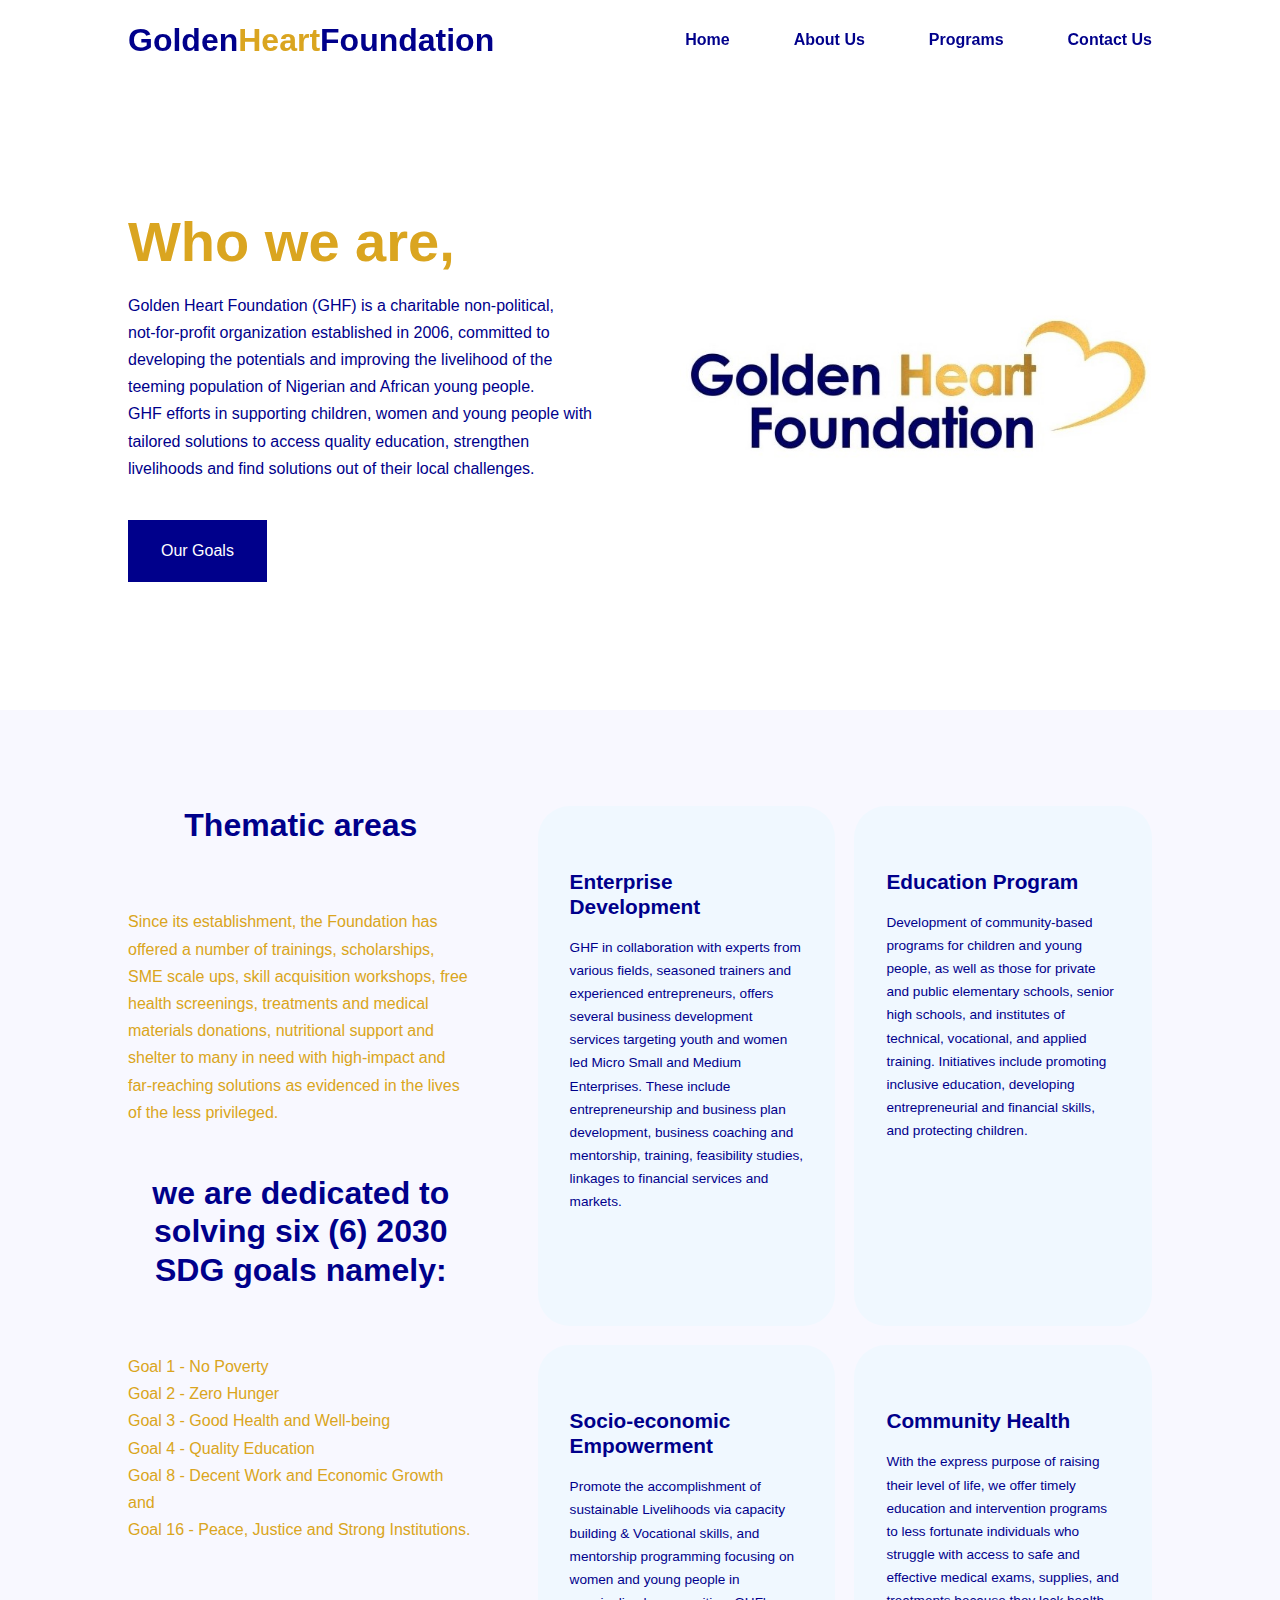
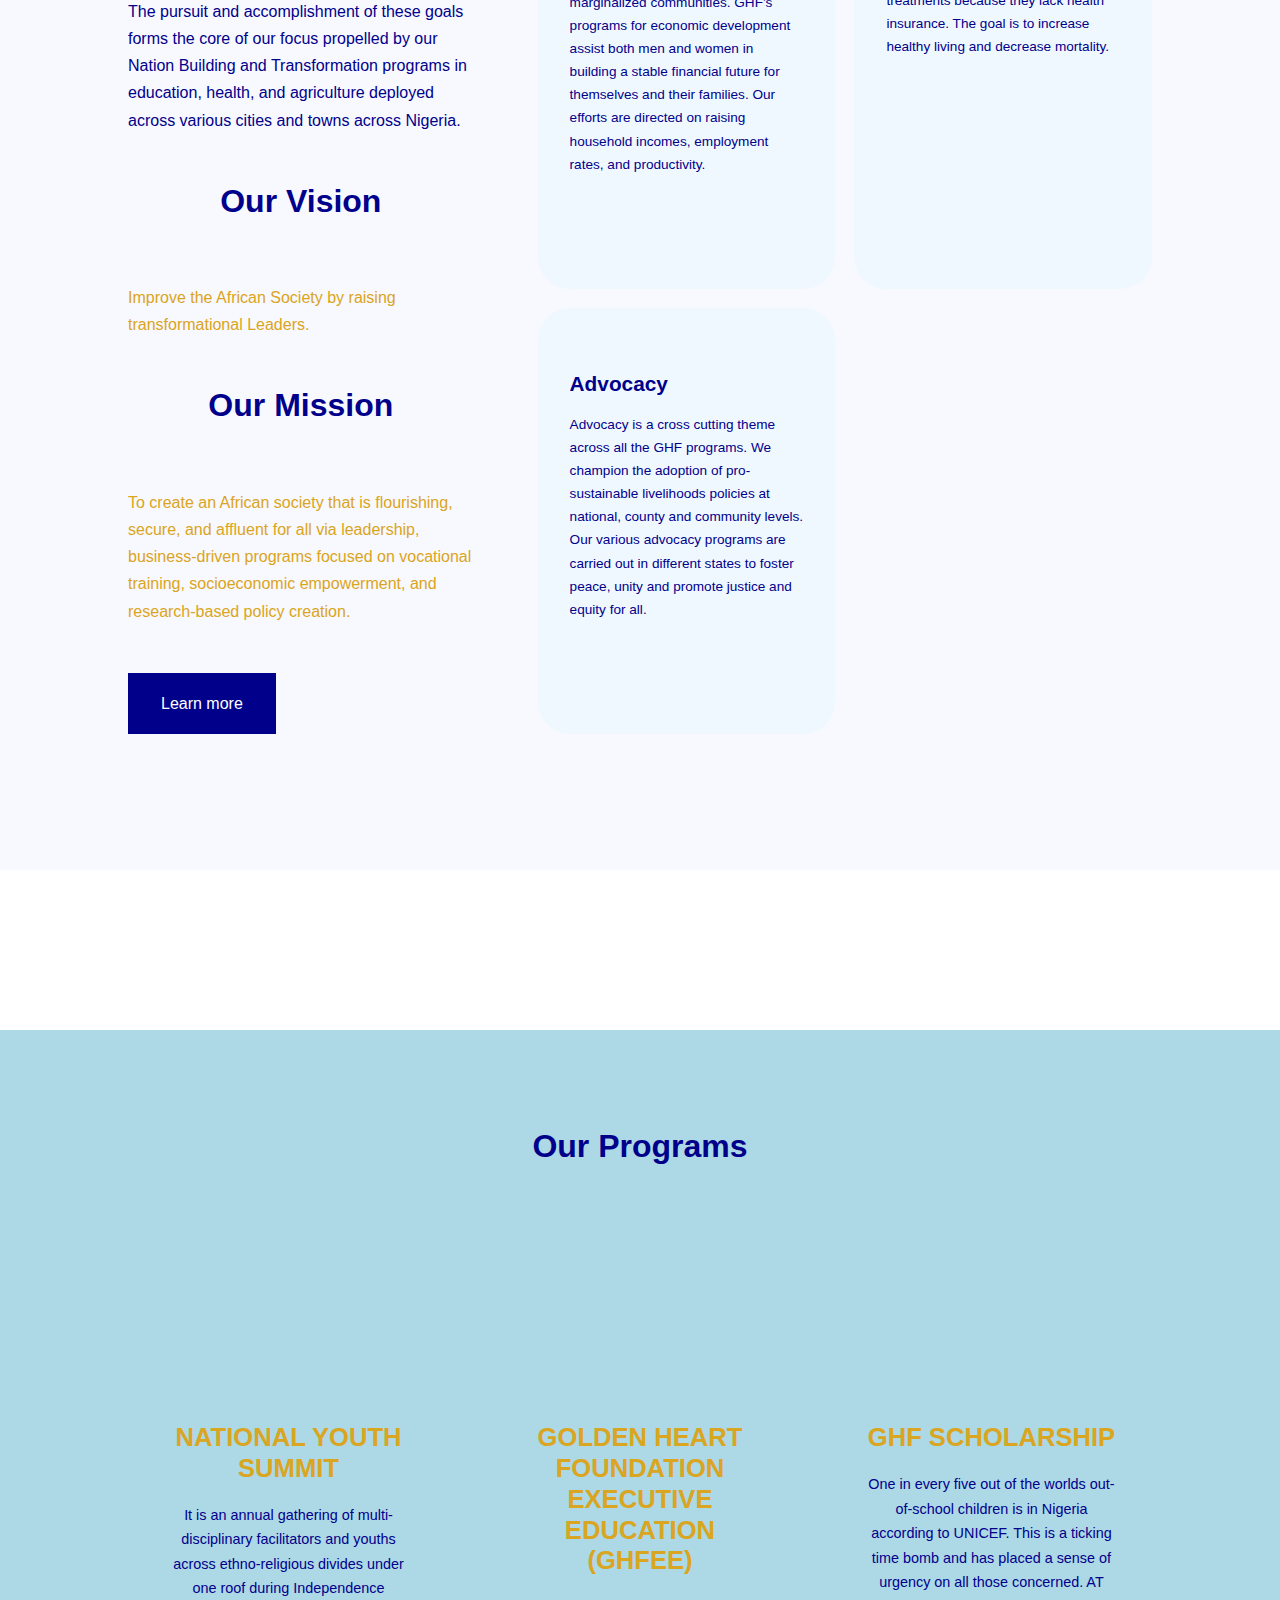
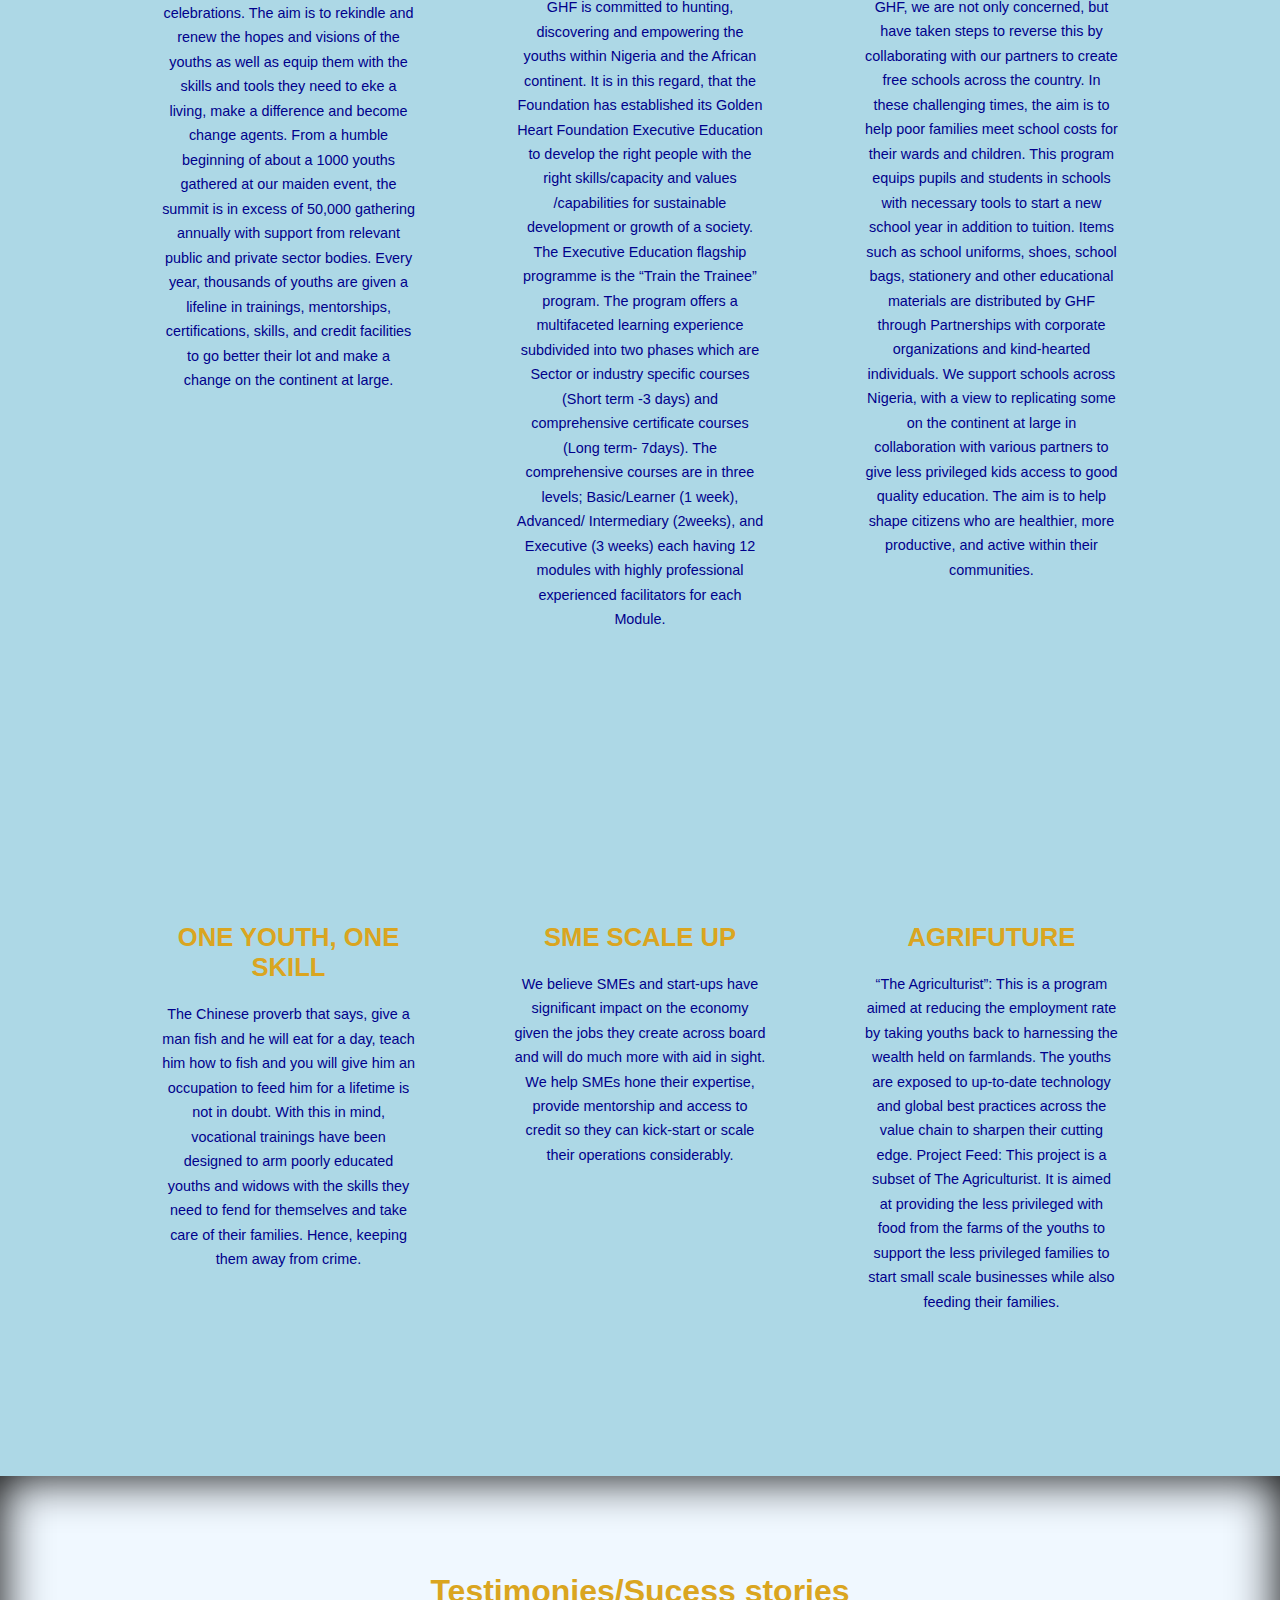
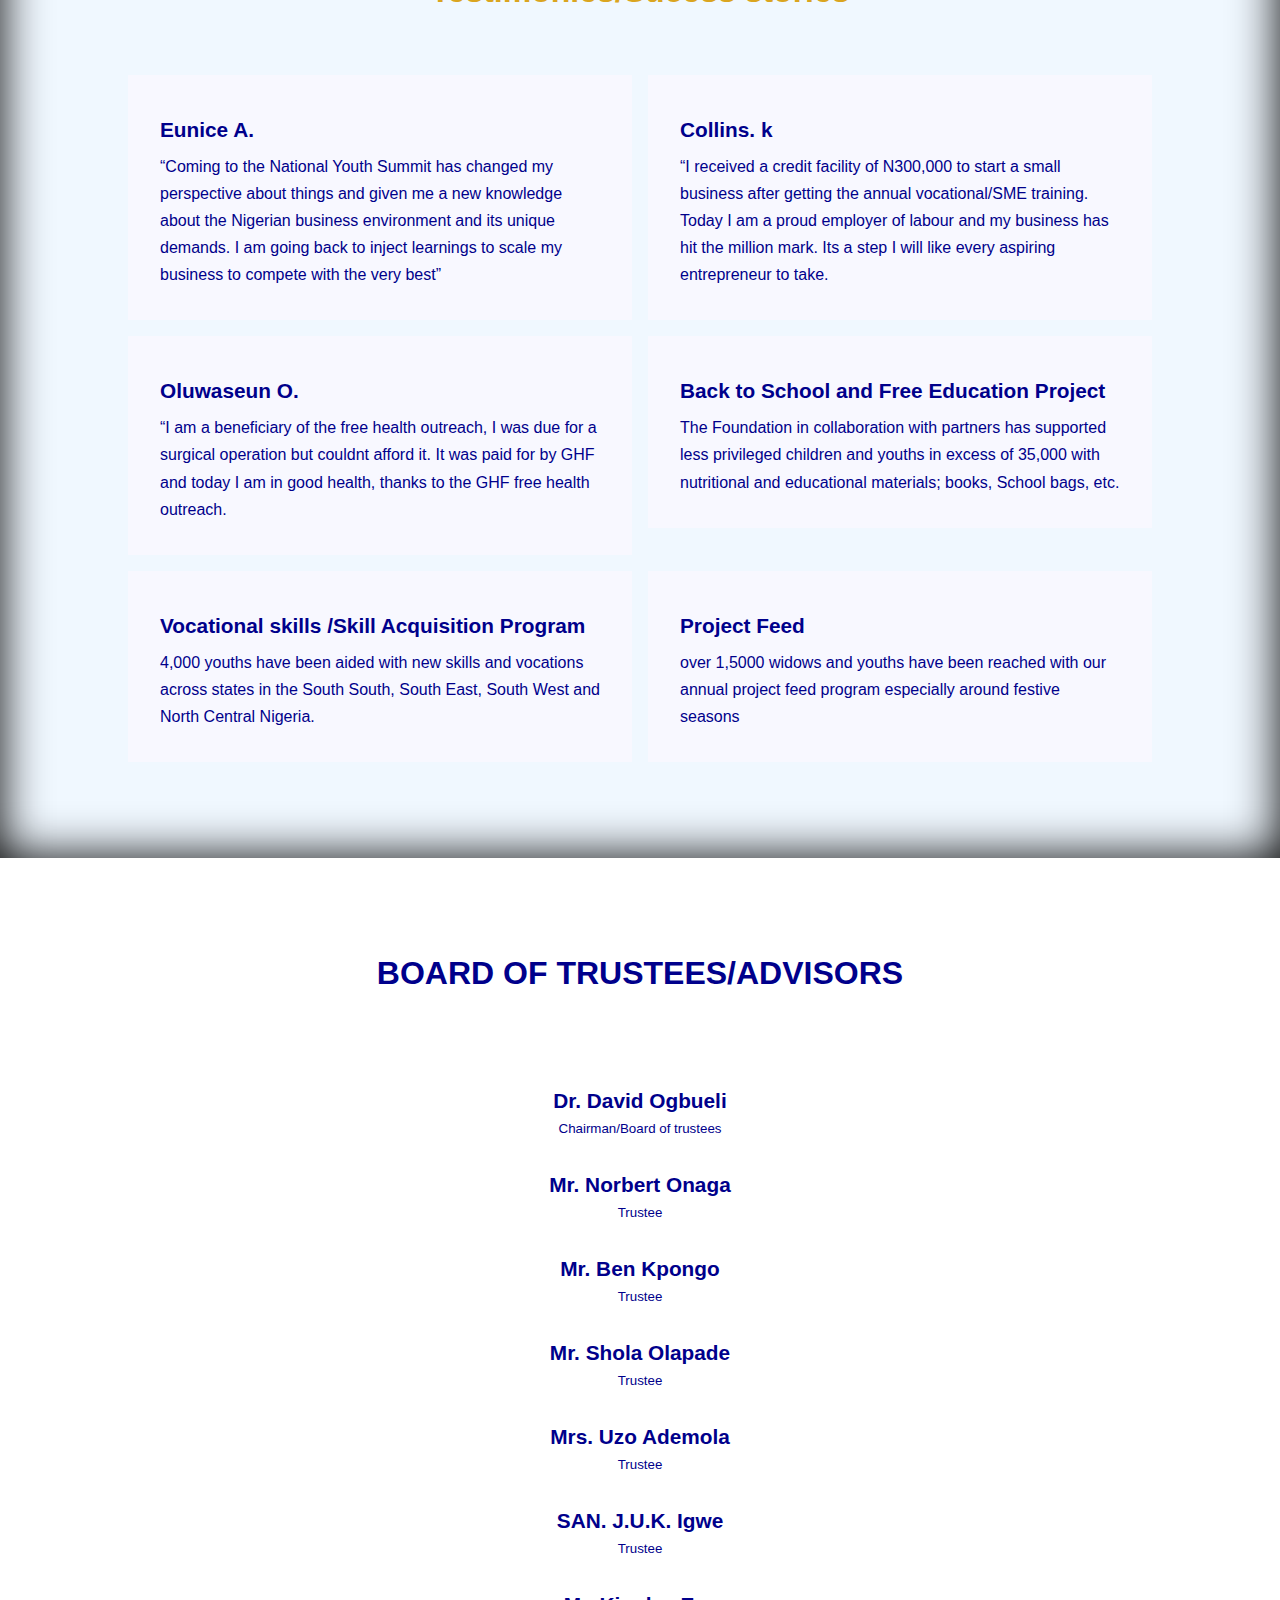
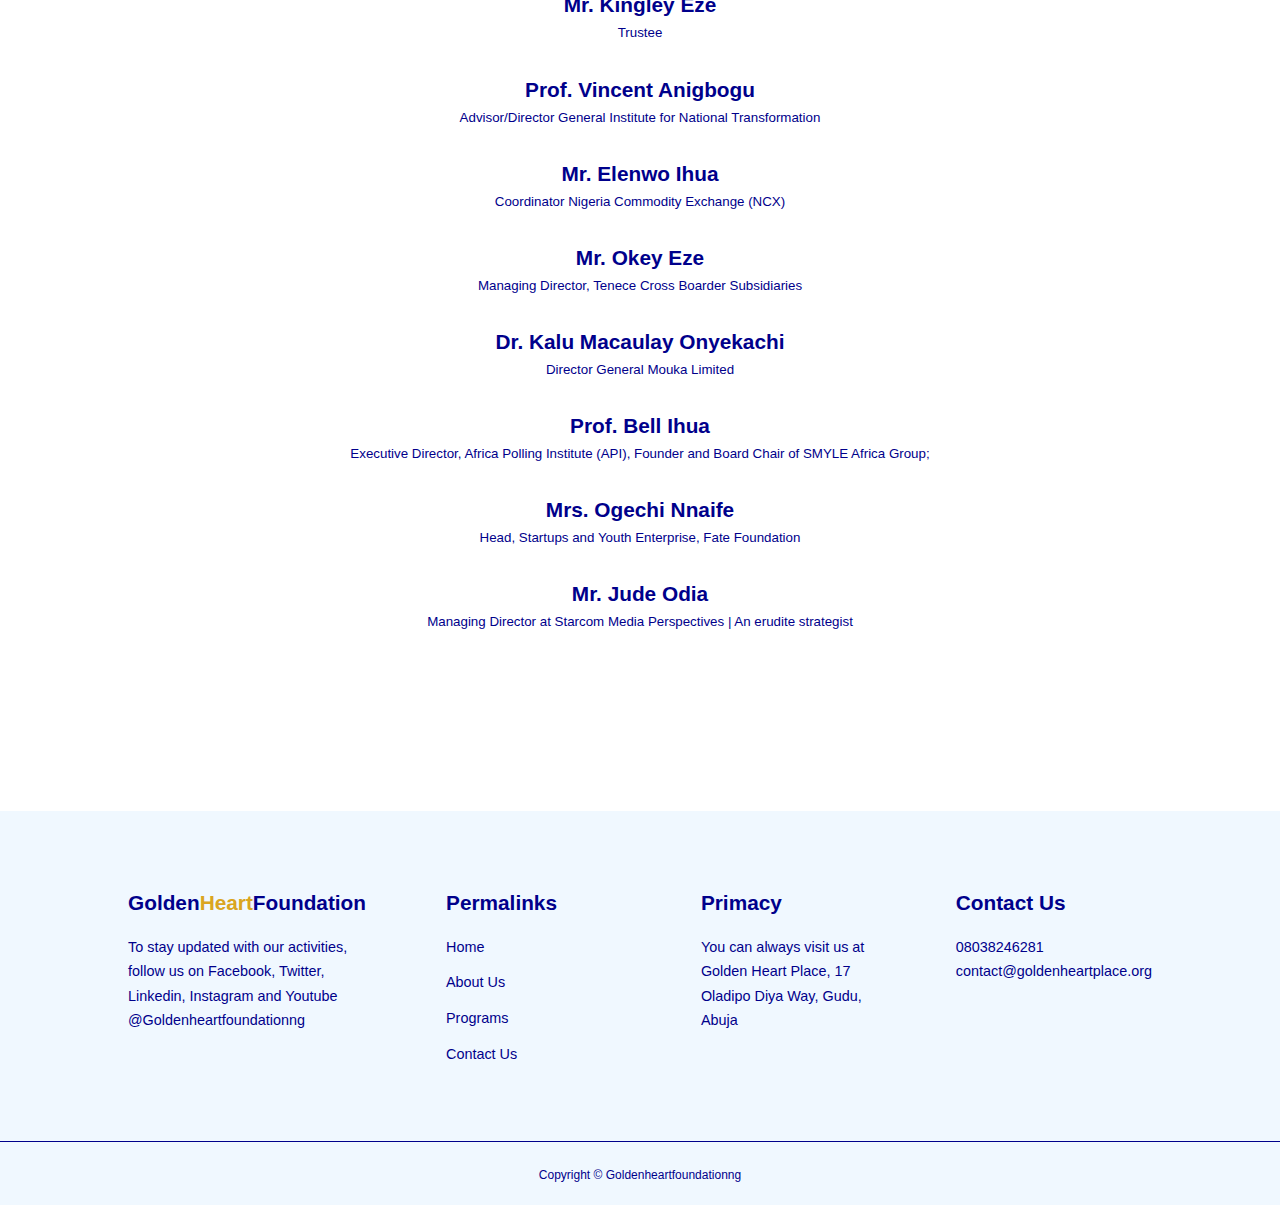
==== index.html @ 6b79458c "Added files via upload" ====
<!DOCTYPE html>
<html lang="en">
<head>
    <meta charset="UTF-8">
    <meta http-equiv="X-UA-Compatible" content="IE=edge">
    <meta name="viewport" content="width=device-width, initial-scale=1.0">
    <title>Golden Heart Foundation</title>

    <link rel="stylesheet" href="./css/style.css">
</head>
<body>
    <nav>
        <div class="container nav_container">
            <a href="index.html"><h2>Golden<span>Heart</span>Foundation</h2></a>
            <ul class="nav_menu">
                <li><a href="index.html">Home</a></li>
                <li><a href="about.html">About Us</a></li>
                <li><a href="project.html">Programs</a></li>
                <li><a href="contact.html">Contact Us</a></li>
            </ul>
            <button id="open-menu-btn">
                <img src="images/menu.png" alt="">
            </button>
            <button id="close-menu-btn">
                <img src="images/close.png" alt="">
            </button>
        </div>
    </nav>

    <header>
        <div class="container header_container">
            <div class="header_left">
                <h1><span>Who we are,</span></h1>
                <p>
                    Golden Heart Foundation (GHF) is a charitable non-political,<br> not-for-profit organization
                    established in 2006, committed to developing the potentials and improving the 
                    livelihood of the teeming population of Nigerian and African young people. <br> GHF efforts 
                    in supporting children, women and young people with tailored solutions to access 
                    quality education, strengthen livelihoods and find solutions out of their local challenges. 
                </p>
                <a href="project.html" class="btn btn-primary">Our Goals</a>
            </div>

            <div class="header_right">
                <div class="header_right-image">
                    <img src="images/logo.jpg" alt="">
                </div>
            </div>
        </div>
    </header>

    <section class="categories">
        <div class="container categories_container">
            <div class="categories_left">
                <h2>Thematic areas</h2>
                <p>
                    <span>
                    Since its establishment, the Foundation has offered a number of trainings, scholarships,
                     SME scale ups, skill acquisition workshops, free health screenings,
                     treatments and medical materials donations, nutritional support and shelter to many
                      in need with high-impact and far-reaching solutions as evidenced in the lives of the less privileged.
                    </span>
                      <h2> we are dedicated to solving six (6) 2030 SDG goals namely: </h2>

                <p>
                    <span>
                    Goal 1 - No Poverty <br>
                    Goal 2 - Zero Hunger <br>
                    Goal 3 - Good Health and Well-being <br>
                    Goal 4 - Quality Education <br>
                    Goal 8 - Decent Work and Economic Growth and <br>
                    Goal 16 - Peace, Justice and Strong Institutions. <br>
                    <br>
                    <br>
                    </span>
                    The pursuit and accomplishment of these goals forms the core of our focus propelled by our Nation Building
                     and Transformation programs in education, health, and agriculture deployed across various cities and towns across Nigeria.
                </p>
                <h2>Our Vision</h2>
                <p>
                    <span>
                        Improve the African Society by raising transformational Leaders.
                    </span>
                </p>
                <h2>Our Mission</h2>
                <p>
                    <span>
                        To create an African society that is flourishing, secure, and affluent for all via leadership,
                         business-driven programs focused on vocational training, socioeconomic empowerment,
                          and research-based policy creation.
                    </span>
                </p>
                    </p>
                <a href="project.html" class="btn">Learn more</a>
            </div>

            <div class="categories_right">
                <article class="category">
                        <h4>Enterprise Development</h4>
                        <p>
                            GHF in collaboration with experts from various fields,
                             seasoned trainers and experienced entrepreneurs, offers several business development
                              services targeting youth and women led Micro Small and Medium Enterprises. 
                              These include entrepreneurship and business plan development, business coaching and mentorship, training,
                               feasibility studies, linkages to financial services and markets.
                        </p>
                </article>

                <article class="category">
                    <h4>Education Program</h4>
                    <p>
                        Development of community-based programs for children and young people,
                         as well as those for private and public elementary schools, senior high schools,
                          and institutes of technical, vocational, and applied training. 
                          Initiatives include promoting inclusive education, developing entrepreneurial and financial skills, and protecting children.
                    </p>
            </article>

            <article class="category">
                <h4>Socio-economic Empowerment</h4>
                <p>
                    Promote the accomplishment of sustainable Livelihoods via capacity building & Vocational skills,
                     and mentorship programming focusing on women and young people in marginalized communities. 
                     GHF's programs for economic development assist both men and women in building a stable
                      financial future for themselves and their families. Our efforts are directed on raising household incomes,
                       employment rates, and productivity.
                </p>
        </article>

        <article class="category">
            <h4>Community Health</h4>
            <p>
                With the express purpose of raising their level of life, 
                we offer timely education and intervention programs to less fortunate individuals
                 who struggle with access to safe and effective medical exams, supplies,
                  and treatments because they lack health insurance. The goal is to increase healthy living and decrease mortality.
            </p>
        </article>

        <article class="category">
            <h4>Advocacy
            </h4>
            <p>
                Advocacy is a cross cutting theme across all the GHF programs.
                 We champion the adoption of pro-sustainable livelihoods policies at national,
                  county and community levels. Our various advocacy programs are carried out in different states to foster peace,
                   unity and promote justice and equity for all.
            </p>
    </article>

            </div>
        </div>
    </section>

    <section class="programs">
        <h2>Our Programs</h2>
        <div class="container programs_container">
            <article class="programs">
             <div class="program_info">
            <h3><span>NATIONAL YOUTH SUMMIT</span></h3>
            <p>
                It is an annual gathering of multi-disciplinary facilitators and youths across ethno-religious
                 divides under one roof during Independence celebrations. The aim is to rekindle and renew the hopes and visions 
                 of the youths as well as equip them with the skills and tools they need to eke a living, make a difference and become
                 change agents.
                From a humble beginning of about a 1000 youths gathered at our maiden event, the summit is in excess of 50,000 gathering 
                annually with support from relevant public and private sector bodies. Every year, thousands of youths are given a lifeline in trainings,
                 mentorships, certifications, skills, and credit facilities to go better their lot and make a change on the continent at large.
            </p>
             </div>
            </article>

            <article class="programs">
                <div class="program_info">
                <h3><span>GOLDEN HEART FOUNDATION EXECUTIVE EDUCATION (GHFEE)</span></h3>
                <p>
                    GHF is committed to hunting, discovering and empowering the youths within Nigeria and the African continent. It is in this regard,
                     that the Foundation has established its Golden Heart Foundation Executive Education to develop the right people with the right skills/capacity
                      and values /capabilities for sustainable development or growth of a society.
                    The Executive Education flagship programme is the “Train the Trainee” program. 
                    The program offers a multifaceted learning experience subdivided into two phases which are Sector or industry specific courses (Short term -3 days)
                     and comprehensive certificate courses (Long term- 7days). The comprehensive courses are in three levels; Basic/Learner (1 week), Advanced/ Intermediary (2weeks),
                      and Executive (3 weeks) each having 12 modules with highly professional experienced facilitators for each Module.
                </p>
                </div>
                </article>

                <article class="programs">
                    <div class="program_info">
                    <h3><span>GHF SCHOLARSHIP</span></h3>
                    <p>
                        One in every five out of the worlds out-of-school children is in Nigeria according to UNICEF. This is a ticking time bomb and has placed a sense of urgency
                         on all those concerned. AT GHF, we are not only concerned, but have taken steps to reverse this by collaborating with our partners to create free schools across the country.
                        In these challenging times, the aim is to help poor families meet school costs for their wards and children. This program equips pupils and students in schools with 
                        necessary tools to start a new school year in addition to tuition. Items such as school uniforms, shoes, school bags, stationery and other educational materials are distributed by GHF
                         through Partnerships with corporate organizations and kind-hearted individuals.
                        We support schools across Nigeria, with a view to replicating some on the continent at large in collaboration with various partners to give less privileged kids 
                        access to good quality education. The aim is to help shape citizens who are healthier, more productive, and active within their communities.
                    </p>
                    </div>
                    </article>

                    <article class="programs">
                        <div class="program_info">
                        <h3><span>ONE  YOUTH, ONE SKILL</span></h3>
                        <p>
                            The Chinese proverb that says, give a man fish and he will eat for a day, teach him how to fish and you will give him an occupation to feed him for a lifetime 
                            is not in doubt. With this in mind, vocational trainings have been designed to arm poorly educated youths and widows with the skills they need to fend for themselves
                             and take care of their families. Hence, keeping them away from crime.

                        </p>
                        </div>
                        </article>

                        <article class="programs">
                            <div class="program_info">
                            <h3><span>SME SCALE UP</span></h3>
                            <p>
                                We believe SMEs and start-ups have significant impact on the economy given the jobs they create across board and will do much more with aid in sight.
                                 We help SMEs hone their expertise, provide mentorship and access to credit so they can kick-start or scale their operations considerably.
                            </p>
                            </div>
                            </article>

                            <article class="programs">
                                <div class="program_info">
                                <h3><span>AGRIFUTURE</span></h3>
                                <p>
                                    “The Agriculturist”: This is a program aimed at reducing the employment rate by taking youths back to harnessing the wealth held on farmlands.
                                     The youths are exposed to up-to-date technology and global best practices across the value chain to sharpen their cutting edge.
                                    Project Feed: This project is a subset of The Agriculturist. It is aimed at providing the less privileged with food from the farms of the youths to support the less privileged families 
                                    to start small scale businesses while also feeding their families.
                                </p>
                                </div>
                                </article>
        </div>
    </section>

    <section class="testimonies">
        <h2><span>Testimonies/Sucess stories</span></h2>
        <div class="container testimonies_container">
            <article class="testimony">
                <div class="test">
                    <h4>Eunice A.</h4>
                    <p>
                        “Coming to the National Youth Summit has changed my perspective about things and given me a new knowledge about the Nigerian business environment and its unique demands. 
                        I am going back to inject learnings to scale my business to compete with the very best”
                    </p>
                </div>
            </article>

            <article class="testimony">
                <div class="test">
                    <h4>Collins. k</h4>
                    <p>
                        “I received a credit facility of N300,000 to start a small business after getting the annual vocational/SME training.
                         Today I am a proud employer of labour and my business has hit the million mark. Its a step I will like every aspiring entrepreneur to take.

                    </p>
                </div>
            </article>

            <article class="testimony">
                <div class="test">
                    <h4>Oluwaseun O.</h4>
                    <p>
                        “I am a beneficiary of the free health outreach, I was due for a surgical operation but couldnt afford it. It was paid for by GHF and today I am in good
                         health, thanks to the GHF free health outreach.

                    </p>
                </div>
            </article>

            <article class="testimony">
                <div class="test">
                    <h4>Back to School and Free Education Project</h4>
                    <p>
                        The Foundation in collaboration with partners has supported less privileged children and youths in excess of 35,000 with nutritional and educational
                         materials; books, School bags, etc.

                    </p>
                </div>
            </article>

            <article class="testimony">
                <div class="test">
                    <h4>Vocational skills /Skill Acquisition Program</h4>
                    <p>
                        4,000 youths have been aided with new skills and vocations across states in the South South, South East,
                         South West and North Central Nigeria.

                    </p>
                </div>
            </article>

            <article class="testimony">
                <div class="test">
                    <h4>Project Feed</h4>
                    <p>
                        over 1,5000 widows and youths have been reached with our annual project feed program especially around festive seasons

                    </p>
                </div>
            </article>
        </div>
    </section>

        <section class="container team_container">
            <h2>BOARD OF TRUSTEES/ADVISORS</h2>
            <div>
                <article class="team">
                    <div class="team_info">
                        <h4>Dr. David Ogbueli</h4>
                        <small>Chairman/Board of trustees</small>
                    </div>
                </article>

                <article class="team">
                    <div class="team_info">
                        <h4>Mr. Norbert Onaga</h4>
                        <small>Trustee</small>
                    </div>
                </article>

                <article class="team">
                    <div class="team_info">
                        <h4>Mr. Ben Kpongo </h4>
                        <small>Trustee</small>
                    </div>
                </article>

                <article class="team">
                    <div class="team_info">
                        <h4>Mr. Shola Olapade </h4>
                        <small>Trustee</small>
                    </div>
                </article>

                <article class="team">
                    <div class="team_info">
                        <h4>Mrs. Uzo Ademola </h4>
                        <small>Trustee</small>
                    </div>
                </article>

                <article class="team">
                    <div class="team_info">
                        <h4>SAN. J.U.K. Igwe </h4>
                        <small>Trustee</small>
                    </div>
                </article>

                <article class="team">
                    <div class="team_info">
                        <h4>Mr. Kingley Eze </h4>
                        <small>Trustee</small>
                    </div>
                </article>

                <article class="team">
                    <div class="team_info">
                        <h4>Prof. Vincent Anigbogu </h4>
                        <small>Advisor/Director General Institute for National Transformation</small>
                    </div>
                </article>

                <article class="team">
                    <div class="team_info">
                        <h4>Mr. Elenwo Ihua </h4>
                        <small>Coordinator Nigeria Commodity Exchange (NCX)</small>
                    </div>
                </article>

                <article class="team">
                    <div class="team_info">
                        <h4>Mr. Okey Eze </h4>
                        <small>Managing Director, Tenece Cross Boarder Subsidiaries</small>
                    </div>
                </article>

                <article class="team">
                    <div class="team_info">
                        <h4>Dr. Kalu Macaulay Onyekachi </h4>
                        <small>Director General Mouka Limited</small>
                    </div>
                </article>

                <article class="team">
                    <div class="team_info">
                        <h4>Prof. Bell Ihua </h4>
                        <small> Executive Director, Africa Polling Institute (API), Founder and
                            Board Chair of SMYLE Africa Group;
                            </small>
                    </div>
                </article>

                <article class="team">
                    <div class="team_info">
                        <h4>Mrs. Ogechi Nnaife </h4>
                        <small>Head, Startups and Youth Enterprise, Fate Foundation</small>
                    </div>
                </article>

                <article class="team">
                    <div class="team_info">
                        <h4>Mr. Jude Odia </h4>
                        <small>Managing Director at Starcom Media Perspectives | An erudite strategist
                        </small>
                    </div>
                </article>


            </div>
        </section>

        <footer>
            <div class="container footer_container">
                <div class="footer_1">
                    <a href="index.html" class="footer_logo"><h4>Golden<span>Heart</span>Foundation</h4></a>
                    <p> To stay updated with our activities, follow us on Facebook, Twitter, Linkedin, Instagram and Youtube @Goldenheartfoundationng</p>
                </div>
                <div class="footer_2">
                    <h4>Permalinks</h4>
                    <ul class="permalinks">
                        <li><a href="index.html">Home</a></li>
                        <li><a href="about.html">About Us</a></li>
                        <li><a href="project.html">Programs</a></li>
                        <li><a href="contact.html">Contact Us</a></li>
                    </ul>
                </div>
                <div class="footer_3">
                    <h4>Primacy</h4>
                    <p>
                    You can always visit us at Golden Heart Place, 17 Oladipo Diya Way, Gudu, Abuja 

                    </p>
                </div>
                <div class="footer_4">
                    <h4>Contact Us</h4>
                    <div>
                        <p>08038246281</p>
                        <p>contact@goldenheartplace.org</p>
                    </div>
                </div>
            </div>
            <div class="footer_copyright">
                <small>Copyright &copy; Goldenheartfoundationng</small>
            </div>
        </footer>

    <script src="main.js"></script>
</body>
</html>
---- css/style.css ----
* {
    margin: 0;
    padding: 0;
    border: 0;
    outline: 0;
    text-decoration: none;
    list-style: none;
    box-sizing: border-box;
}
body {
    font-family: sans-serif;
    line-height: 1.7;
    color: #00008b;
    background: white;
}
.container {
    width: 80%;
    margin: 0 auto;
}
section {
    padding: 6rem 0;
}
section h2 {
    text-align: center;
    margin-bottom: 4rem;
}
h1, h2, h3, h4, h5 {
    line-height: 1.2;
}
h1 {
    font-size: 3.5rem;
}
h2 {
    font-size: 2rem;
}
h3 {
    font-size: 1.6rem;
}
h4 {
    font-size: 1.3rem;
}
a {
    color: #00008b;
}
img {
    width: 100%;
    display: block;
    object-fit: cover;
}
.btn {
    display: inline-block;
    background: #00008b;
    color: white;
    padding: 1rem 2rem;
    border: 1px solid transparent;
    font-weight: 500;
    transition: all 500ms ease;
}
.btn:hover {
    background: transparent;
    color: goldenrod;
    border-color: goldenrod;
}
.btn-primary {
    background: #00008b;
    color: white;
}


nav {
    background: transparent;
    width: 100vw;
    height: 5rem;
    position: fixed;
    top: 0;
    z-index: 11;
}

.window-scrool {
    background: aliceblue;
    box-shadow: 0 1rem 2rem rgba(0, 0, 0, 0.3);
}
.nav_container {
    height: 100%;
    display: flex;
    justify-content: space-between;
    align-items: center;
}
nav button {
    display: none;
}
.nav_menu {
    display: flex;
    align-items: center;
    gap: 4rem;
}
.nav_menu a {
    font-family: 0.9rem;
    transition: all 500ms ease;
    font-weight: bolder;
}
.nav_menu a:hover {
    color: goldenrod;
}
span {
    color: goldenrod;
}

header {
    position: relative;
    top: 5rem;
    overflow: hidden;
    height: 70vh;
    margin-bottom: 5rem;
}
.header_container {
    display: grid;
    grid-template-columns: 1fr 1fr;
    align-items: center;
    gap: 5rem;
    height: 100%;
}

.header_left p {
    margin: 1rem 0 2.4rem;
    
}


.categories {
    background: ghostwhite;
    height: 110rem;
}
.categories h1 {
    line-height: 1;
    margin-bottom: 3rem;
}
.categories_container {
    display: grid;
    grid-template-columns: 40% 60%;
}
.categories_left {
    margin-right: 4rem;
}
.categories_left p {
    margin: 1rem 0 3rem;
}
.categories_right {
    display: grid;
    grid-template-columns: repeat(2, 1fr);
    gap: 1.2rem;
}
.category {
    background: aliceblue;
    padding: 2rem;
    border-radius: 2rem;
    transition: all 500ms ease;
}
.category:hover {
    box-shadow: 0 3rem 3rem goldenrod;
    z-index: 1;
}

.category h4 {
    margin: 2rem 0 1rem;
}
.category p {
    font-size: 0.85rem;
}

.programs {
    margin-top: 10rem;
}
.programs_container {
    display: grid;
    grid-template-columns: repeat(3, 1fr);
    gap: 2rem;
}
.programs {
    background: #add8e6;
    text-align: center;
    border: 1px solid transparent;
    transition: all 500ms ease;
}
.programs:hover{
    background: transparent;
    border-color: aliceblue;
    border-radius: 5px;
}
.program_info {
    padding: 2rem;
}
.program_info p {
    margin: 1.2rem 0 2rem;
    font-size: 0.9rem;
}
.testimonies {
    background: aliceblue;
    box-shadow:inset 0 0 3rem black;
}
.testimonies_container {
    display: grid;
    grid-template-columns: 1fr 1fr;
    gap: 1rem;
}
.testimony {
    padding: 2rem;
    display: flex;
    align-items: center;
    gap: 1.4 rem;
    height: fit-content;
    background: ghostwhite;
    cursor: pointer;
}
.test h4 {
    font-size: 1 rem;
    line-height: 2.2;
}
.team_container {
    overflow-x: hidden;
    position: relative;
    margin-bottom: 5rem;
}
.team {
    padding-top: 2rem;
}
.team_info {
    text-align: center;
}
footer {
    background: aliceblue;
    padding-top: 5rem;
    font-size: 0.9rem;
}
.footer_container {
    display: grid;
    grid-template-columns: repeat(4, 1fr);
    gap: 5rem;
}
.footer_container > div h4 {
    margin-bottom: 1.2rem;
}
.footer_1 p {
    margin: 0 0 2rem;
}
footer ul li {
    margin-bottom: 0.7rem;
}
footer ul li a:hover {
    text-decoration: underline;
}
.footer_socials {
    display: flex;
    gap: 1rem;
    font-size: 1.2rem;
    margin-top: 2rem;
}
.footer_copyright {
    text-align: center;
    margin-top: 4rem;
    padding: 1.2rem 0;
    border-top: 1px solid #00008b;
}

/* for tablet */
@media screen and (max-width: 1024px) {
    .container{
        width: 90%;
    }

    h1 {
        font-family: 2.2rem;
    }
    h2 {
        font-size: 1.7rem;
    }
    h3 {
        font-size: 1.4rem;
    }
    h4 {
        font-size: 1.2rem;
    }


    nav button {
        display: inline-block;
        background: transparent;
        font-size: 1.8rem;
        color: white;
    }
}
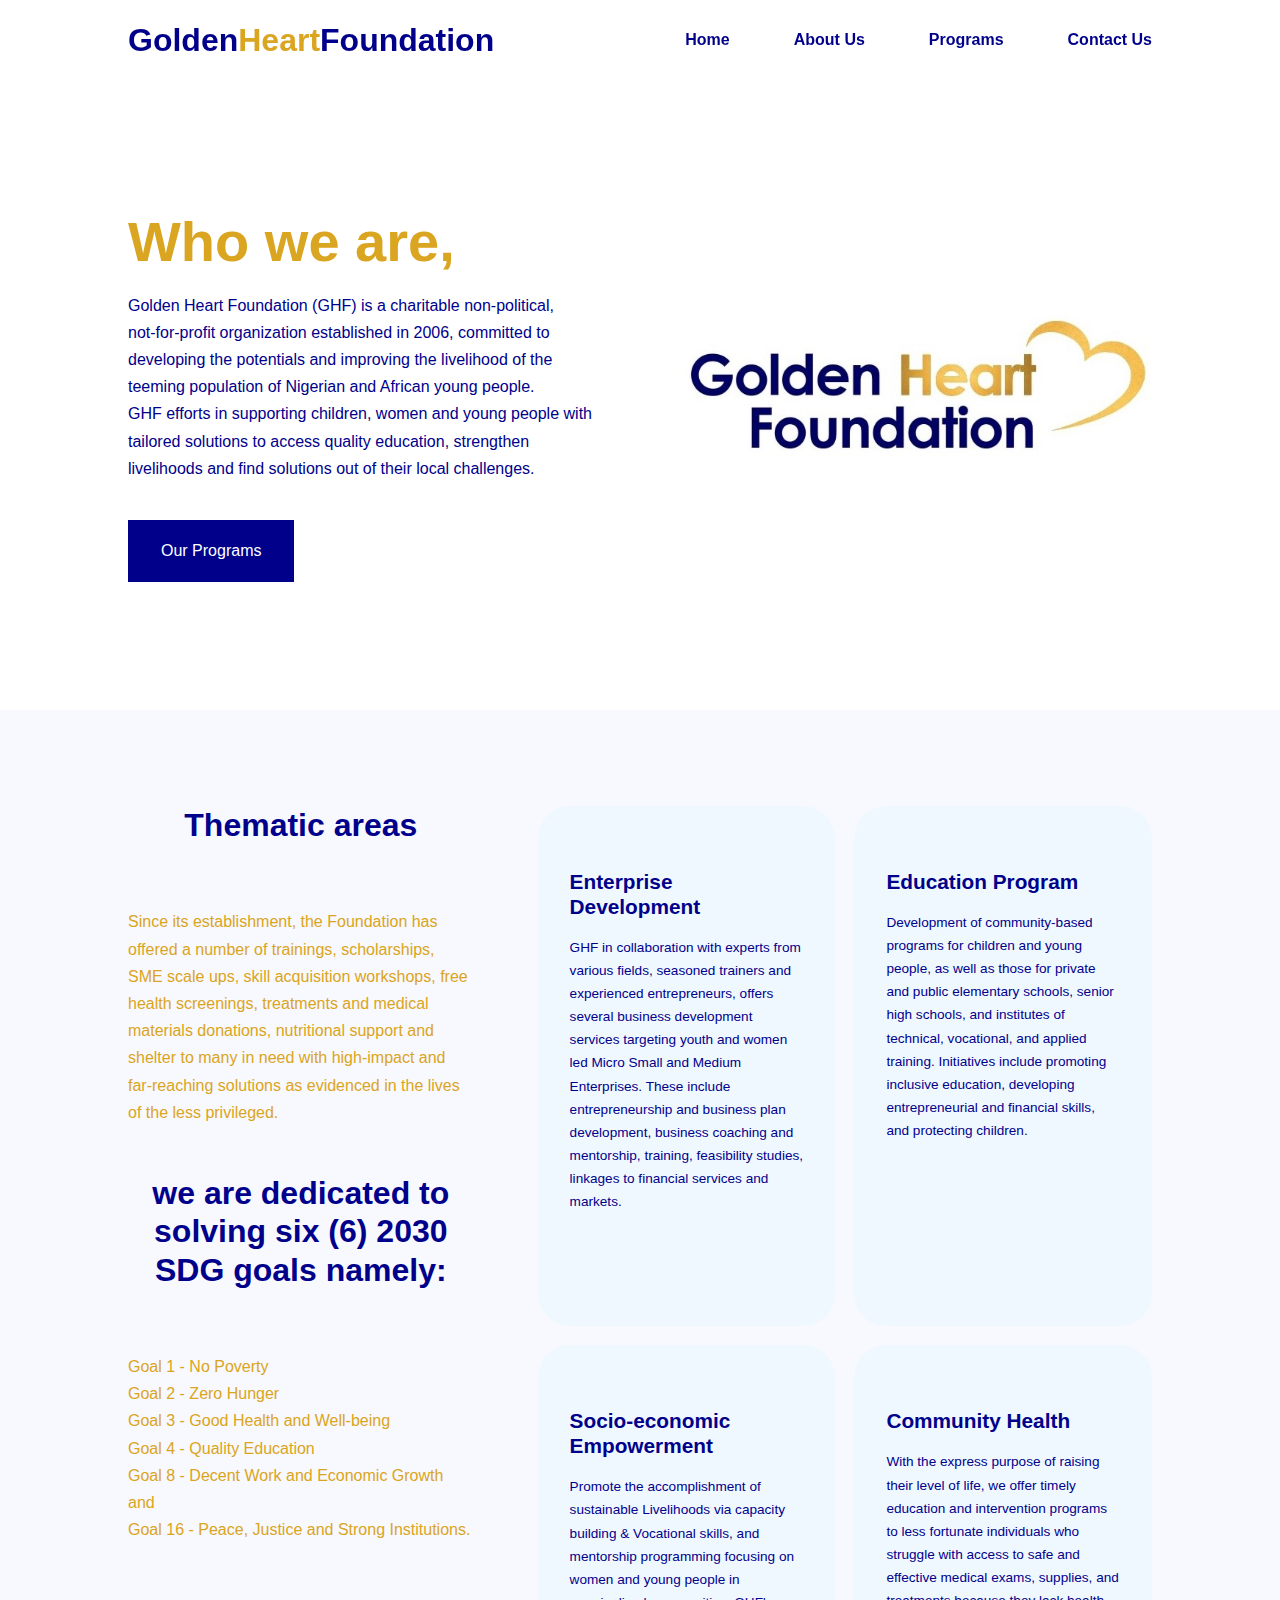
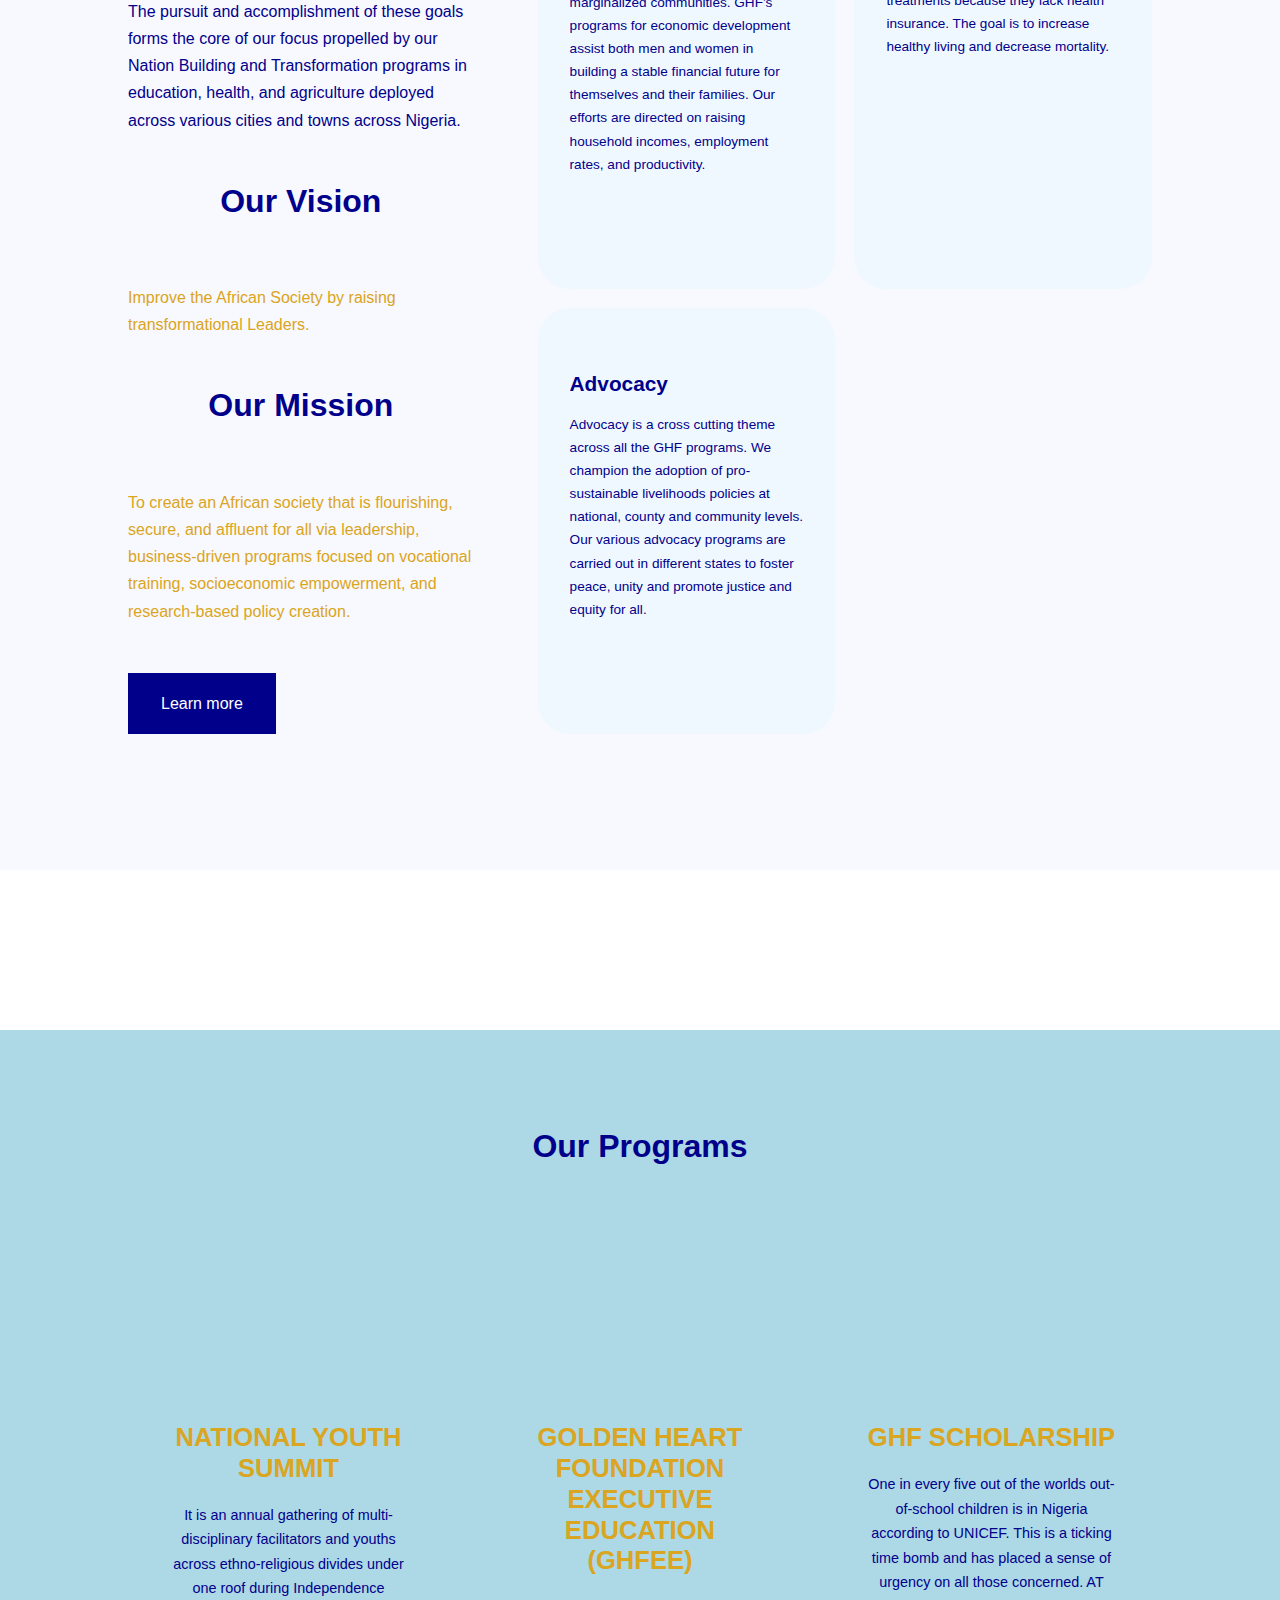
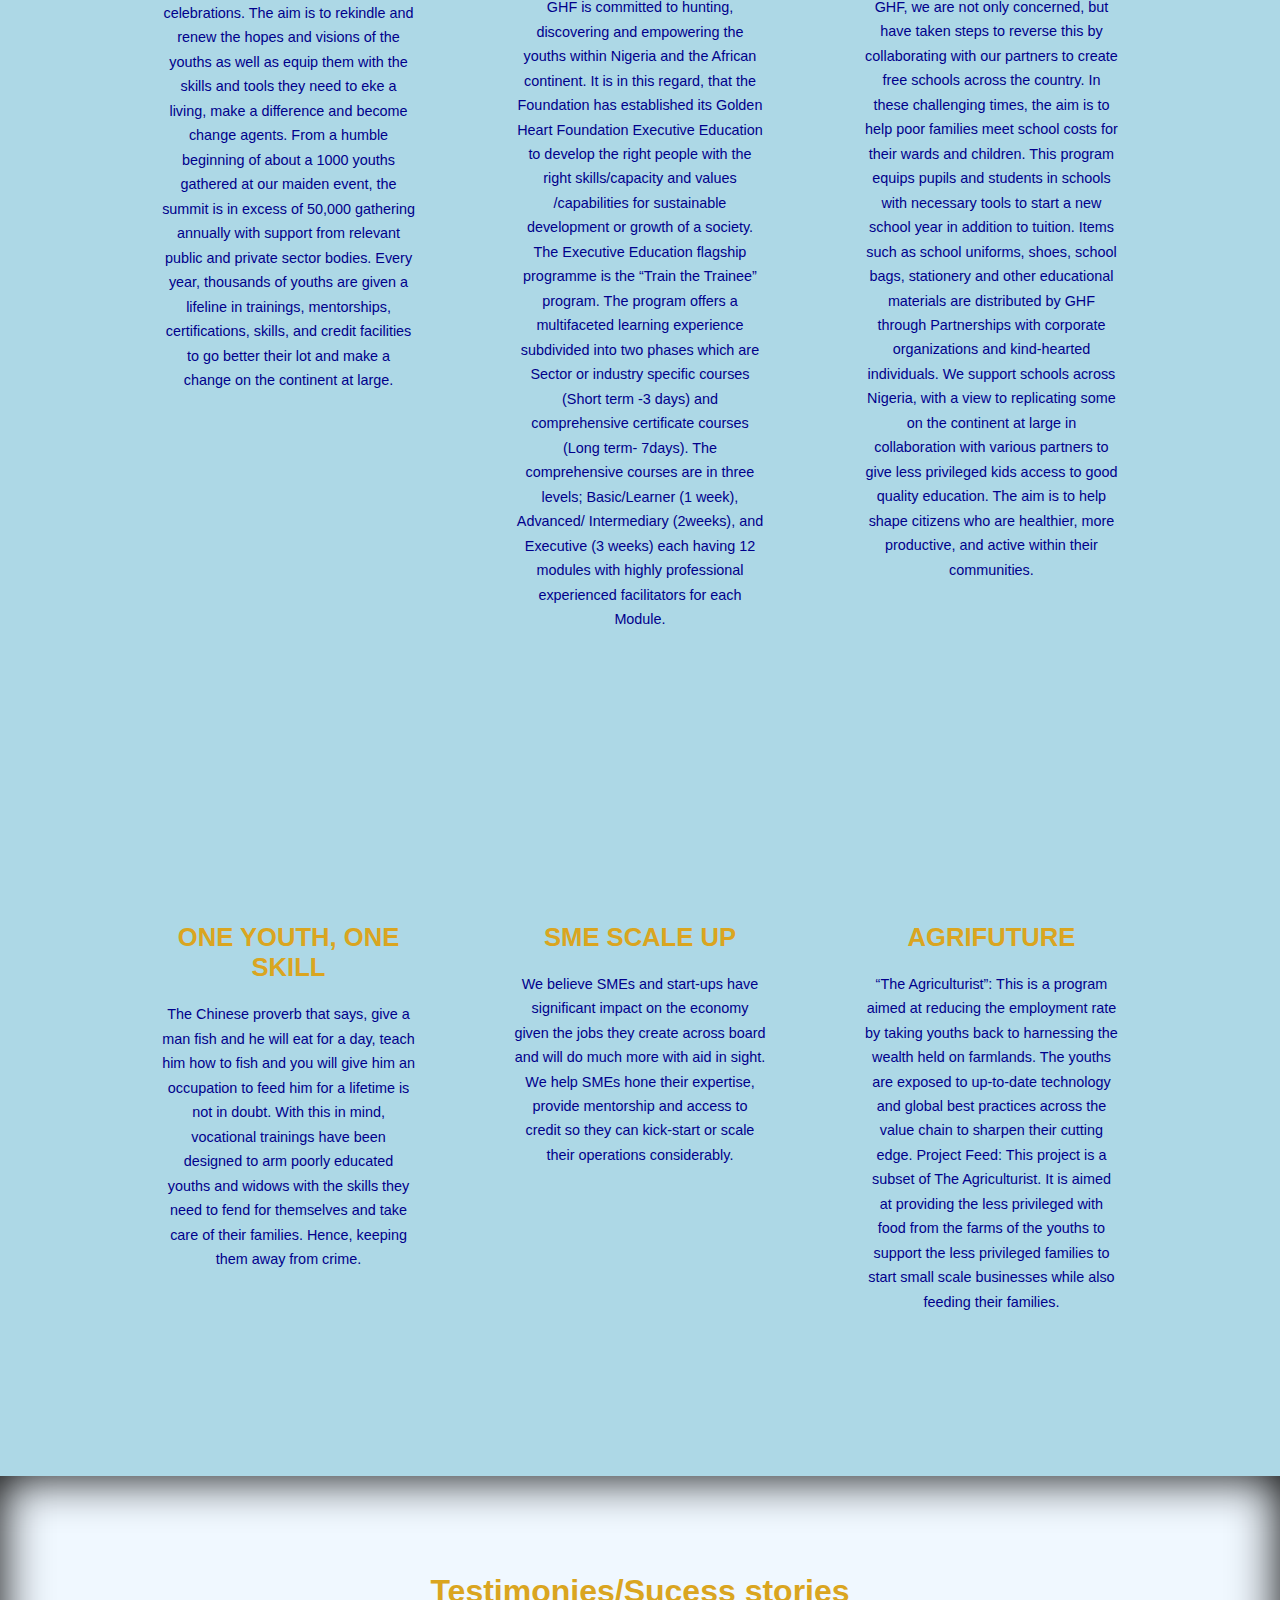
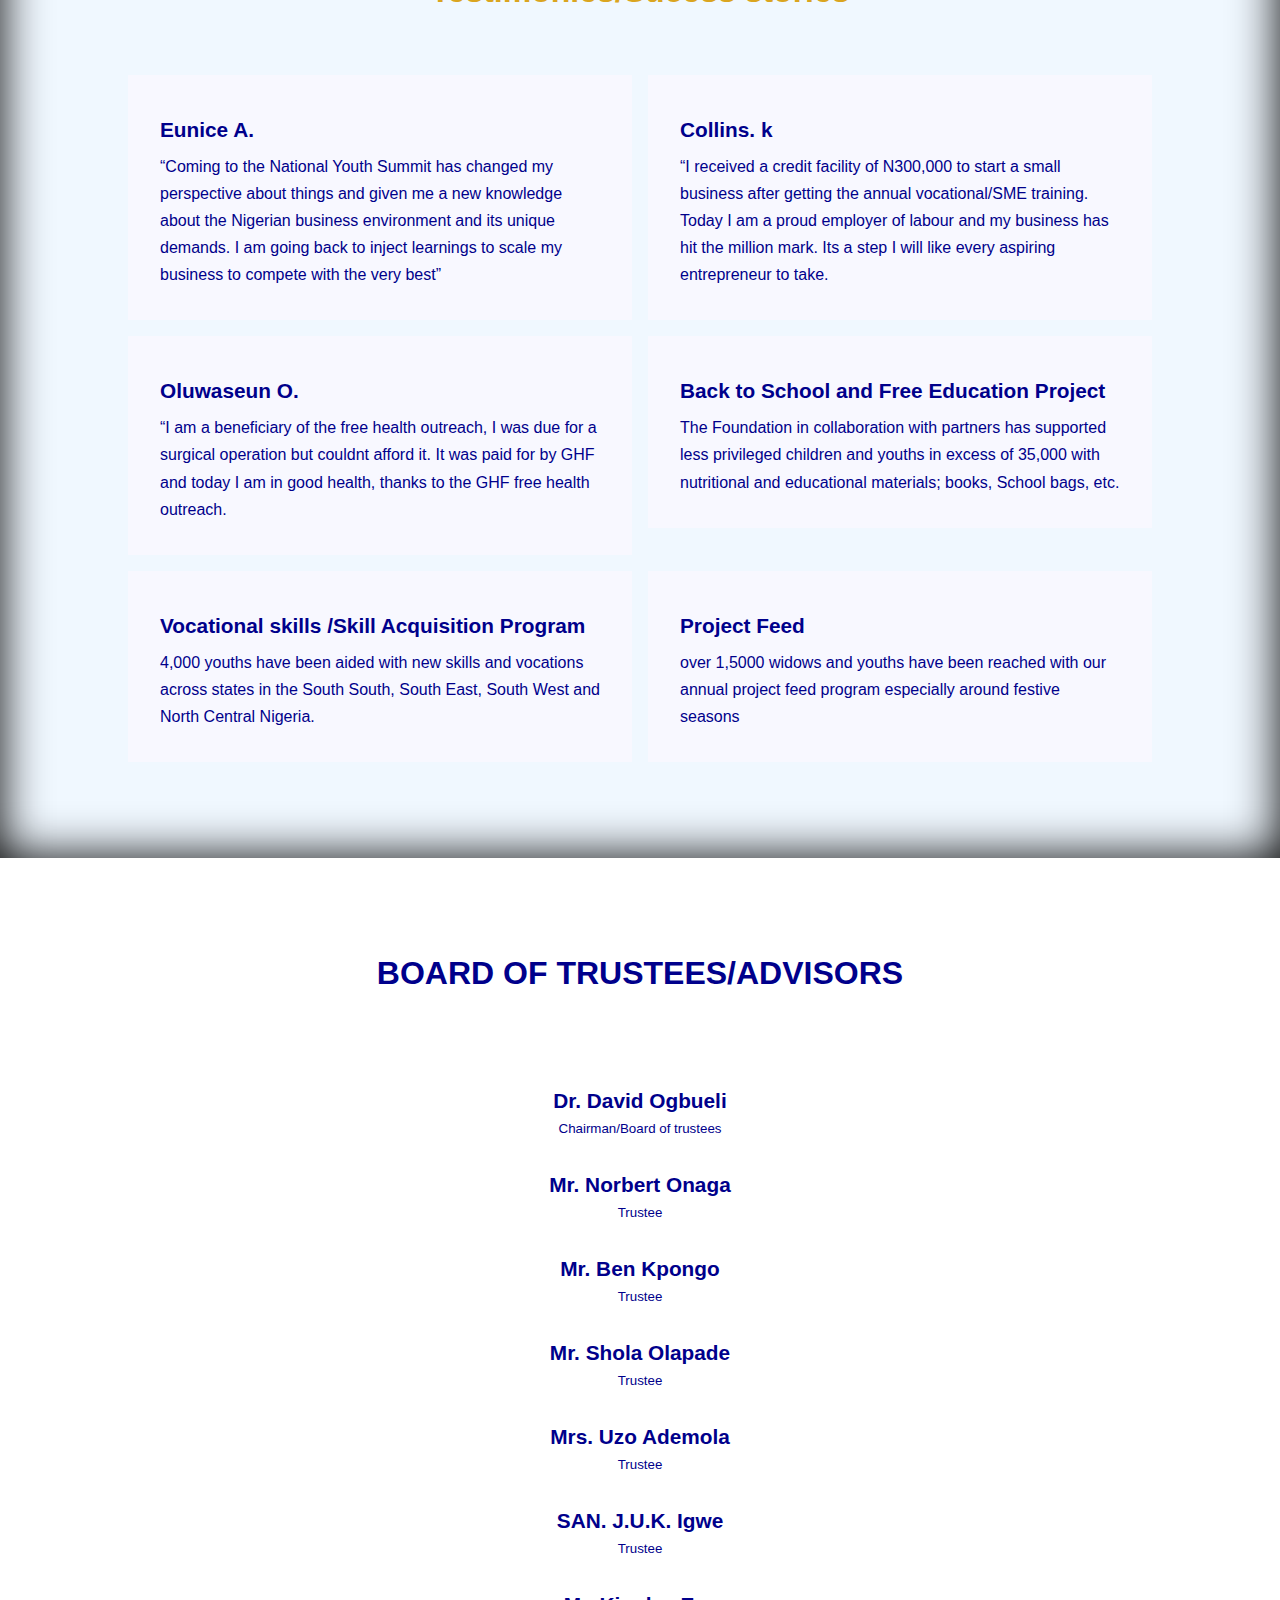
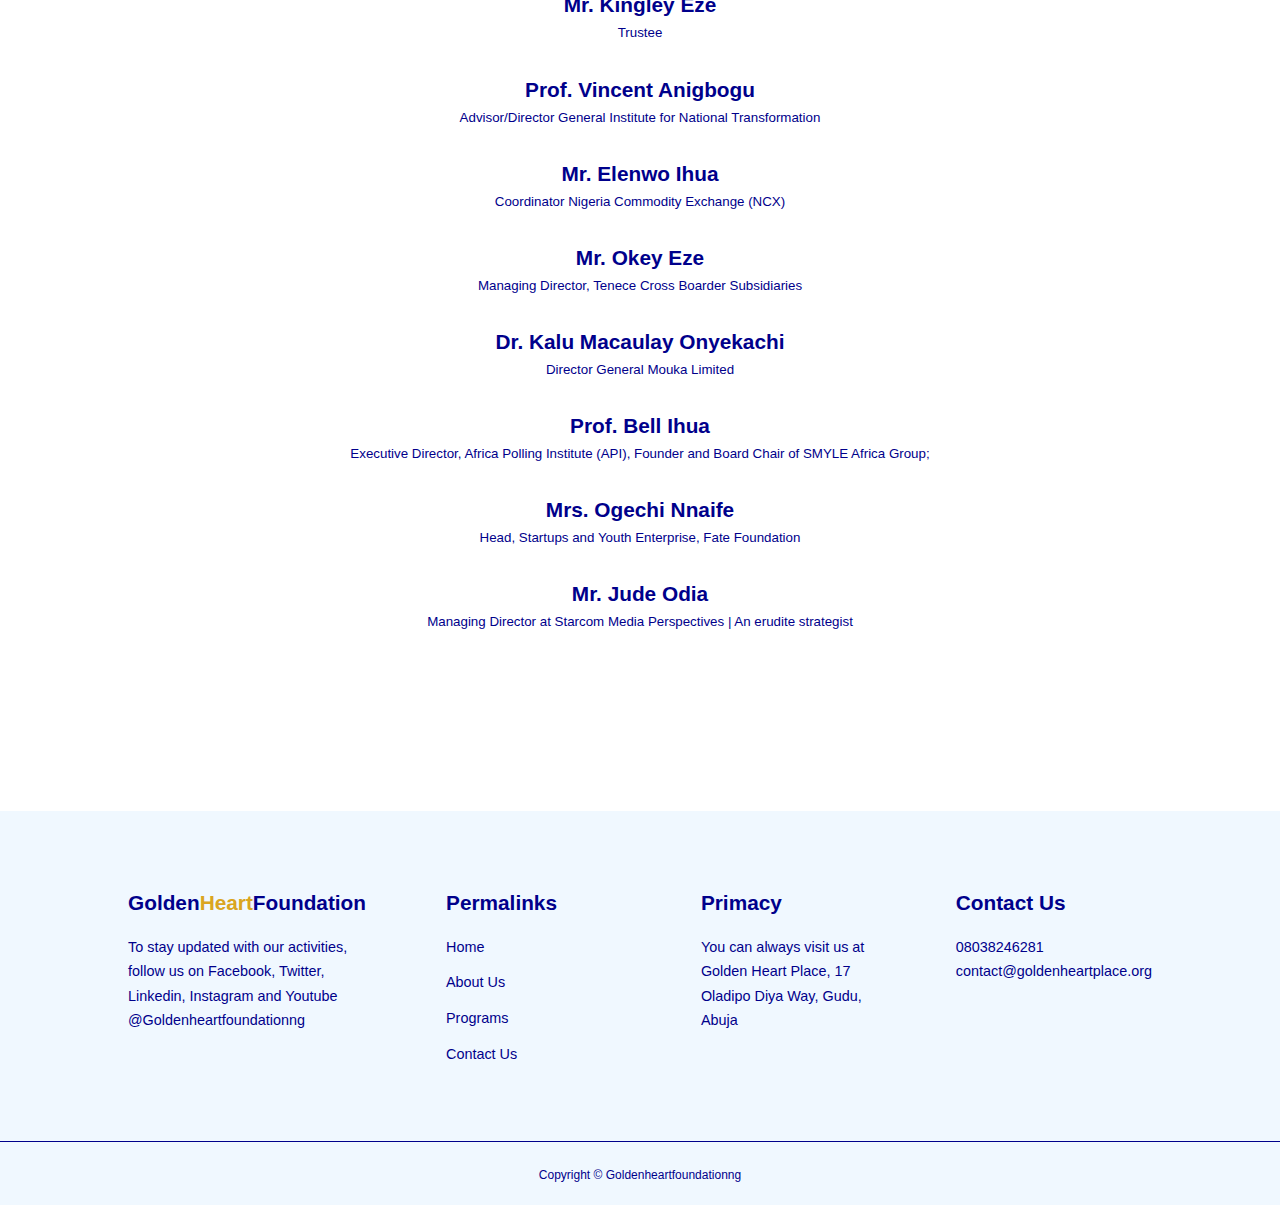
==== commit f62dc3fb: "Update index.html" ====
--- a/index.html
+++ b/index.html
@@ -38,7 +38,7 @@
                     in supporting children, women and young people with tailored solutions to access 
                     quality education, strengthen livelihoods and find solutions out of their local challenges. 
                 </p>
-                <a href="project.html" class="btn btn-primary">Our Goals</a>
+                <a href="project.html" class="btn btn-primary">Our Programs</a>
             </div>
 
             <div class="header_right">
@@ -450,4 +450,4 @@
 
     <script src="main.js"></script>
 </body>
-</html>+</html>
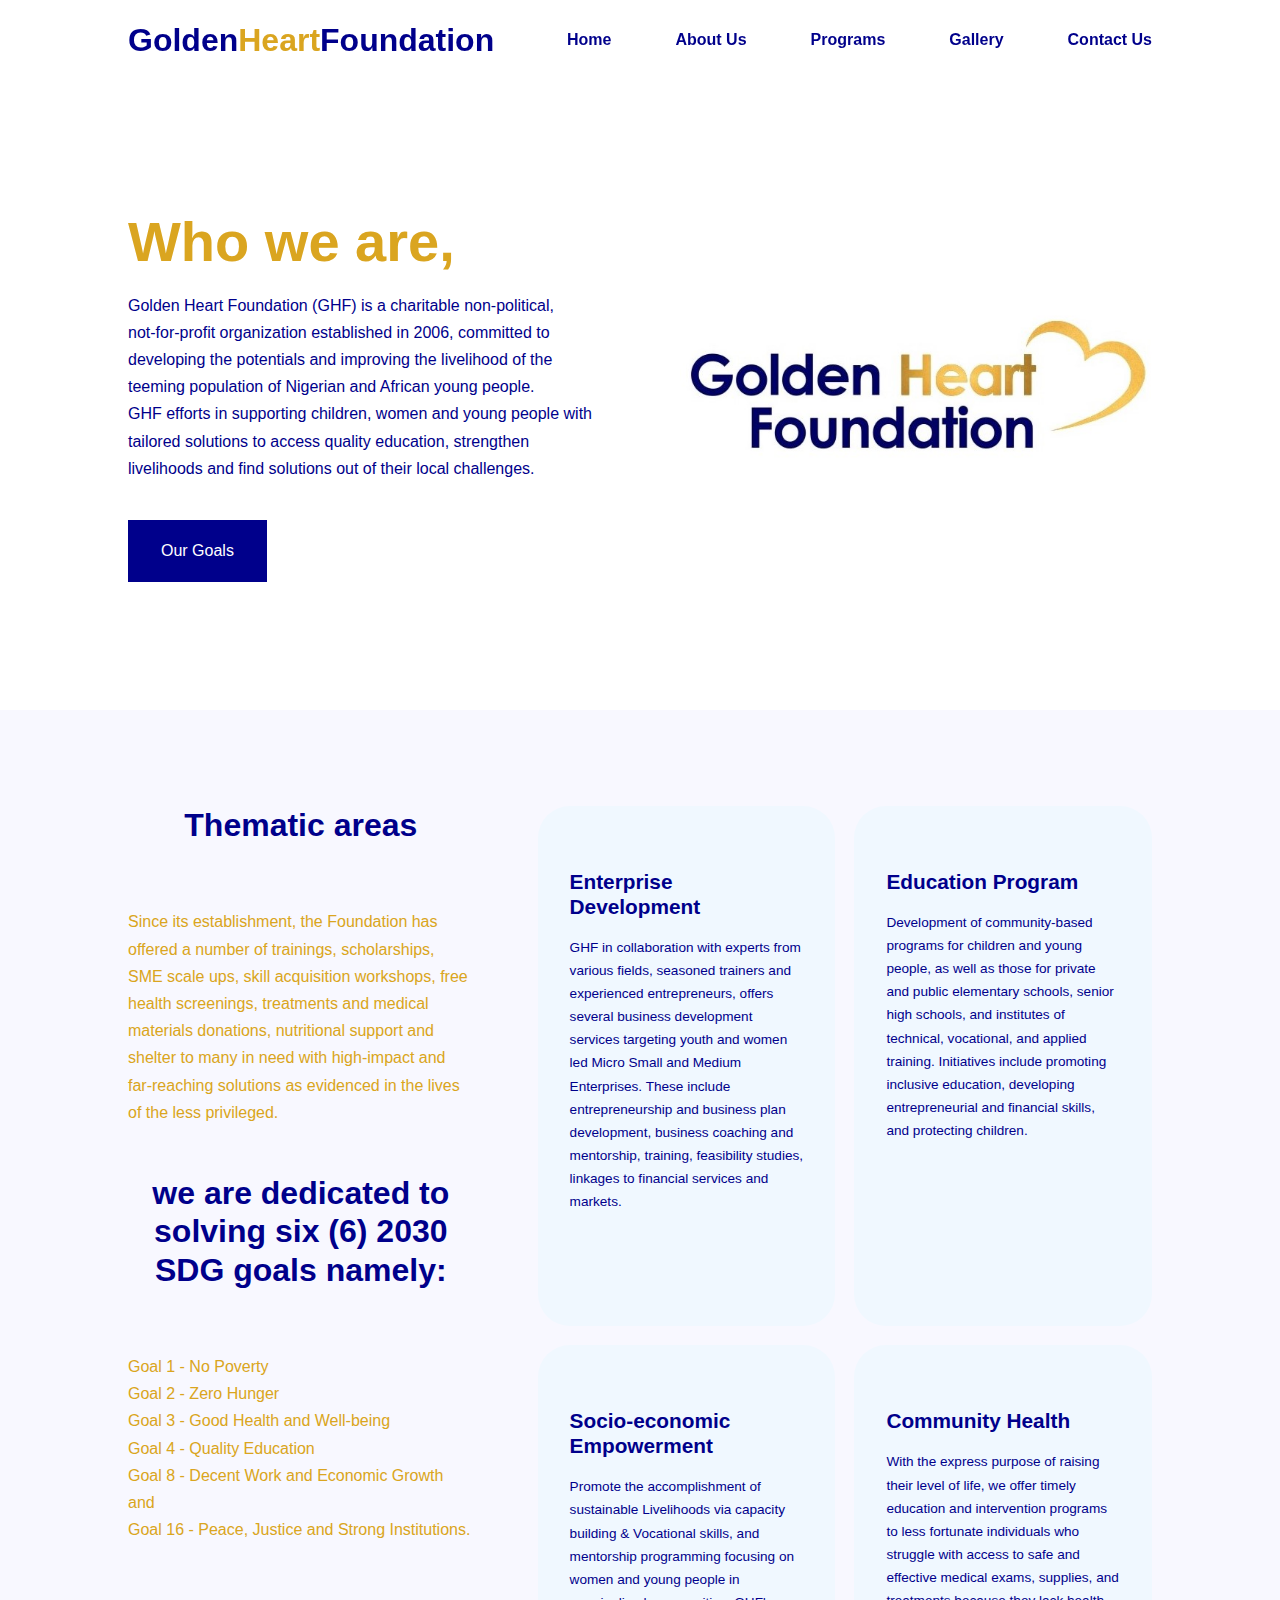
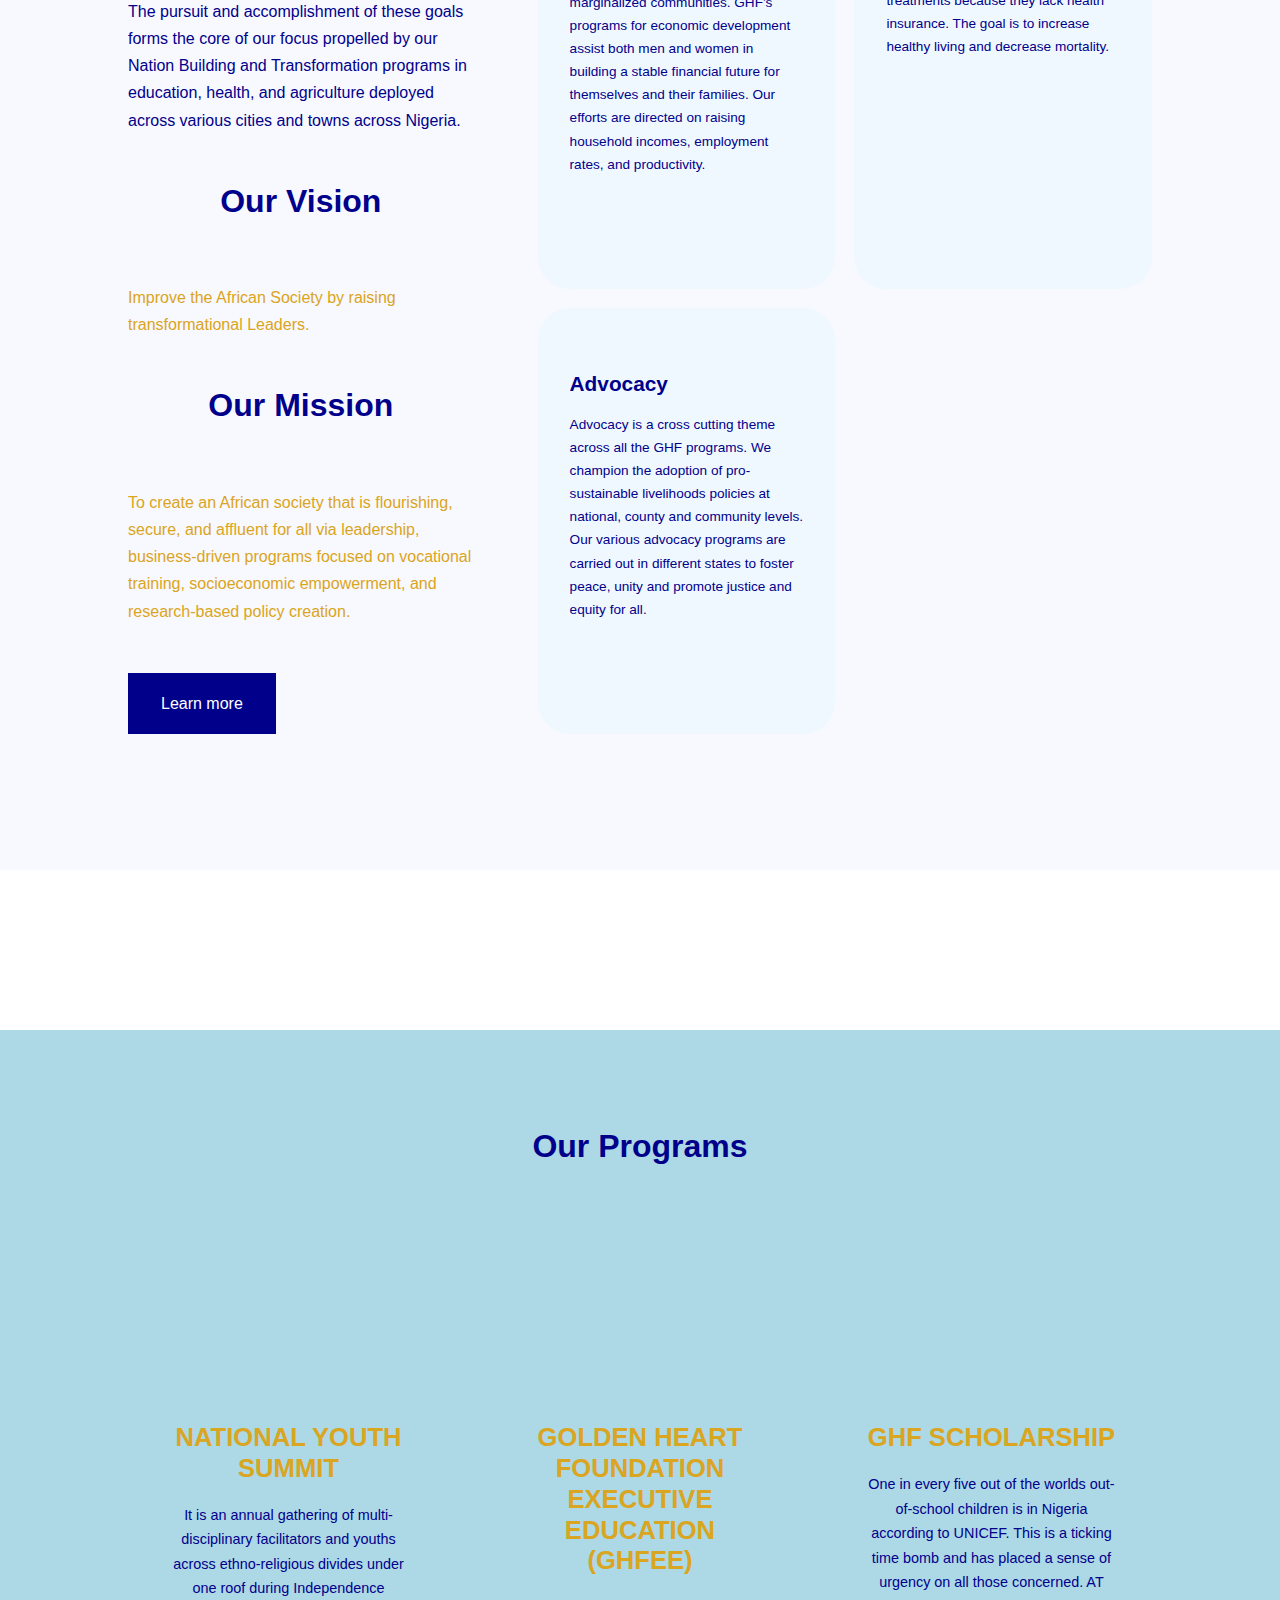
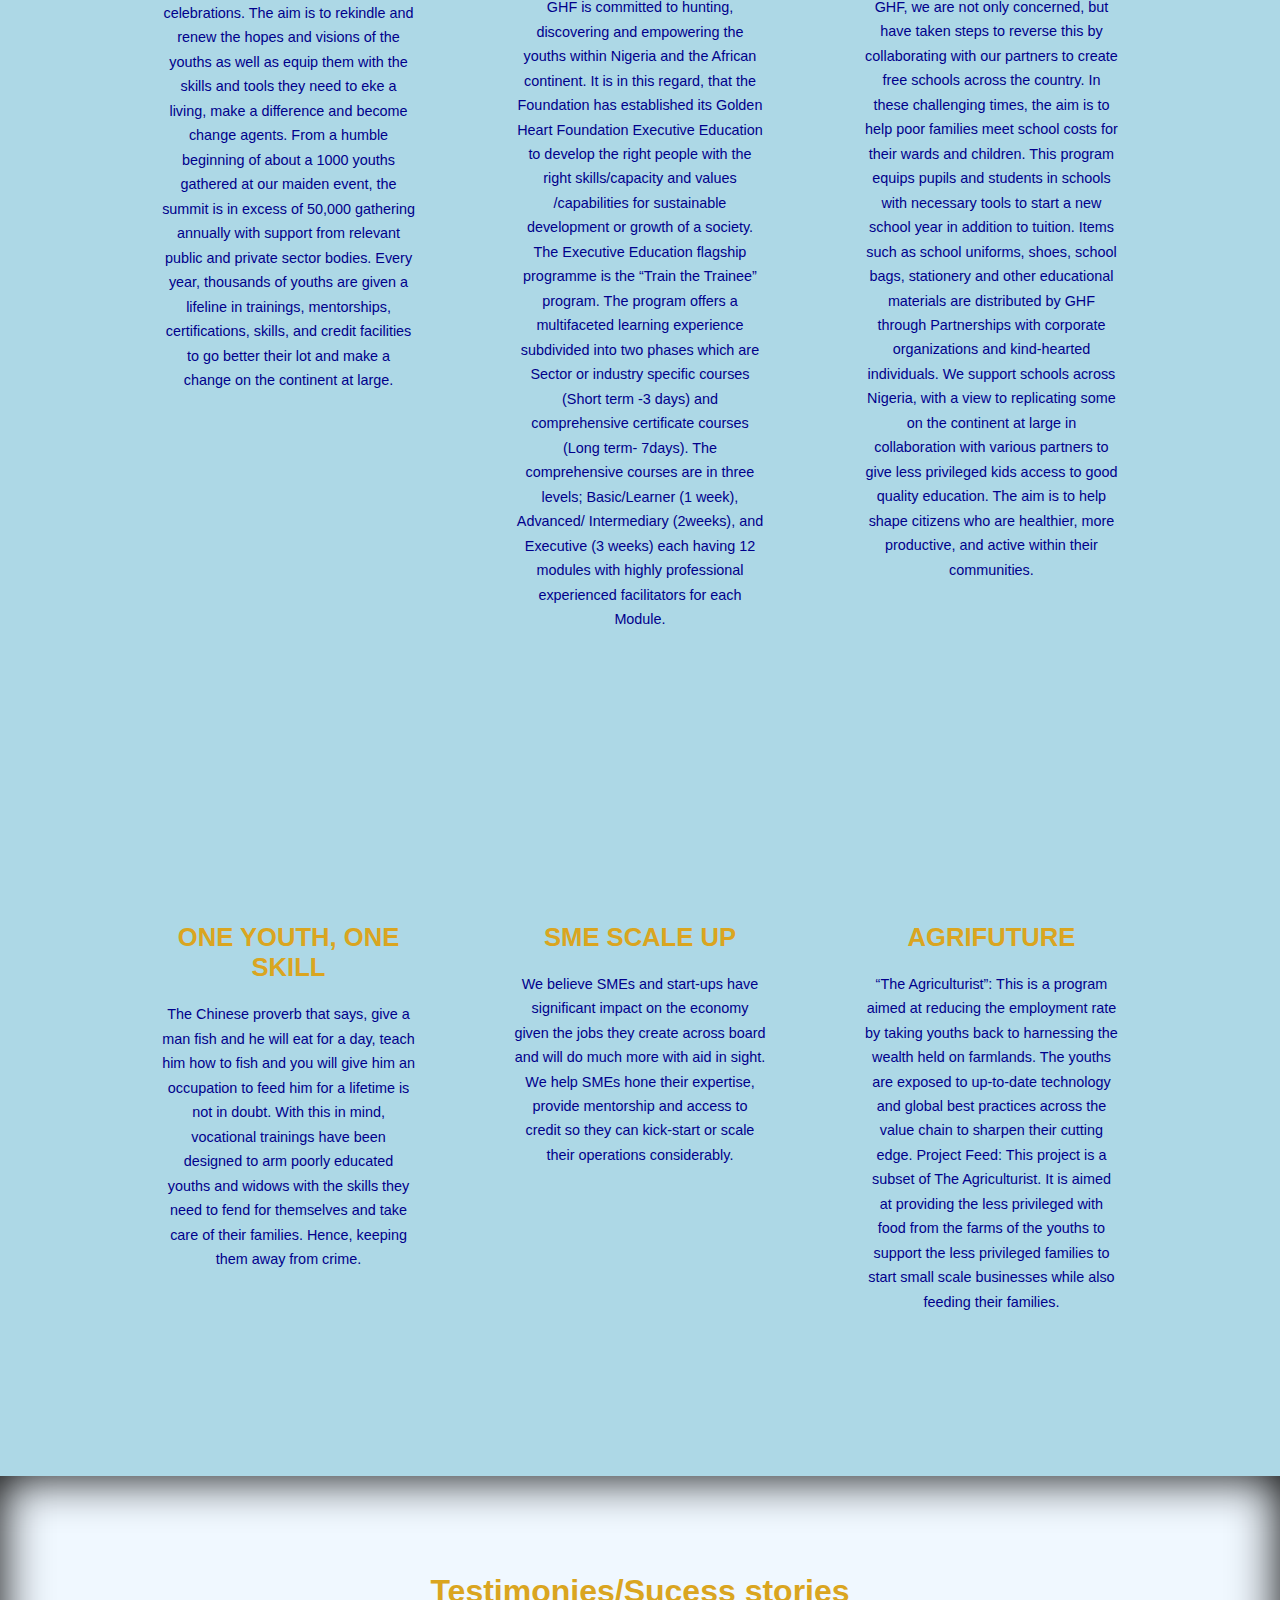
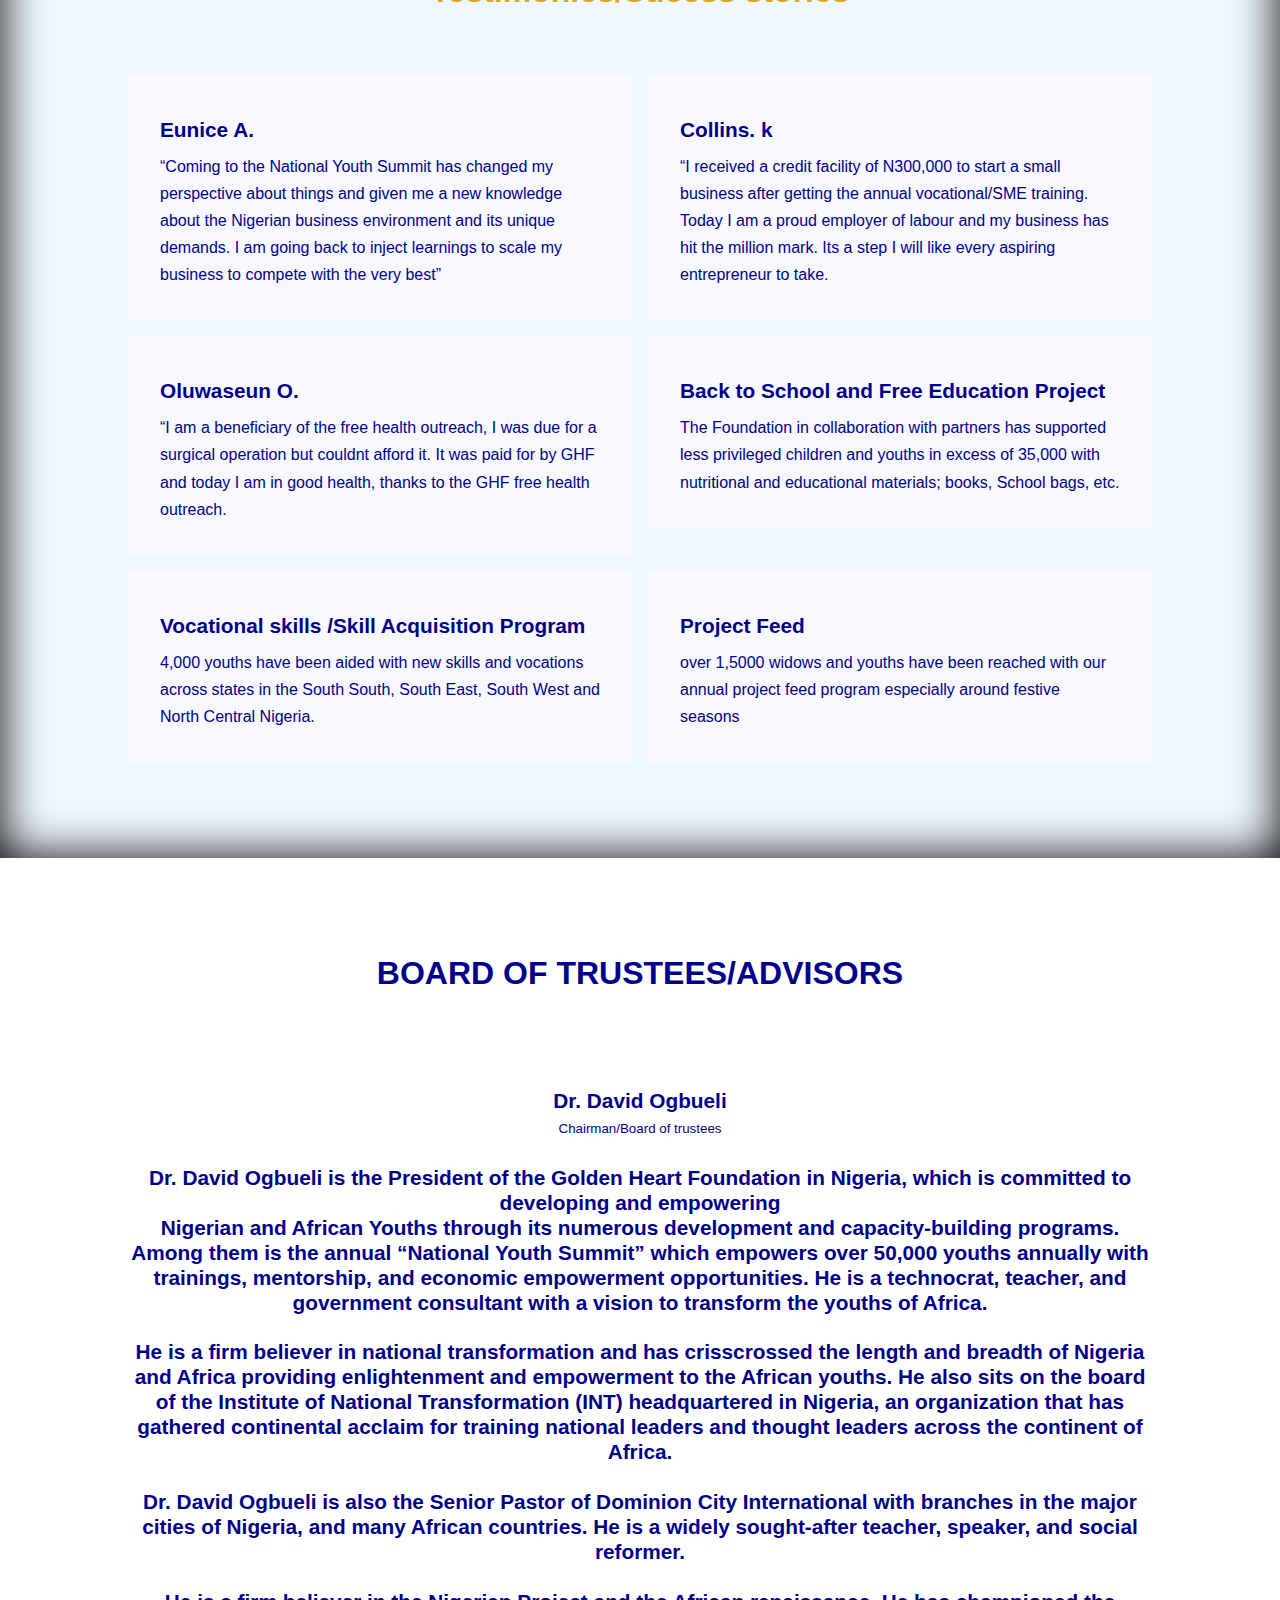
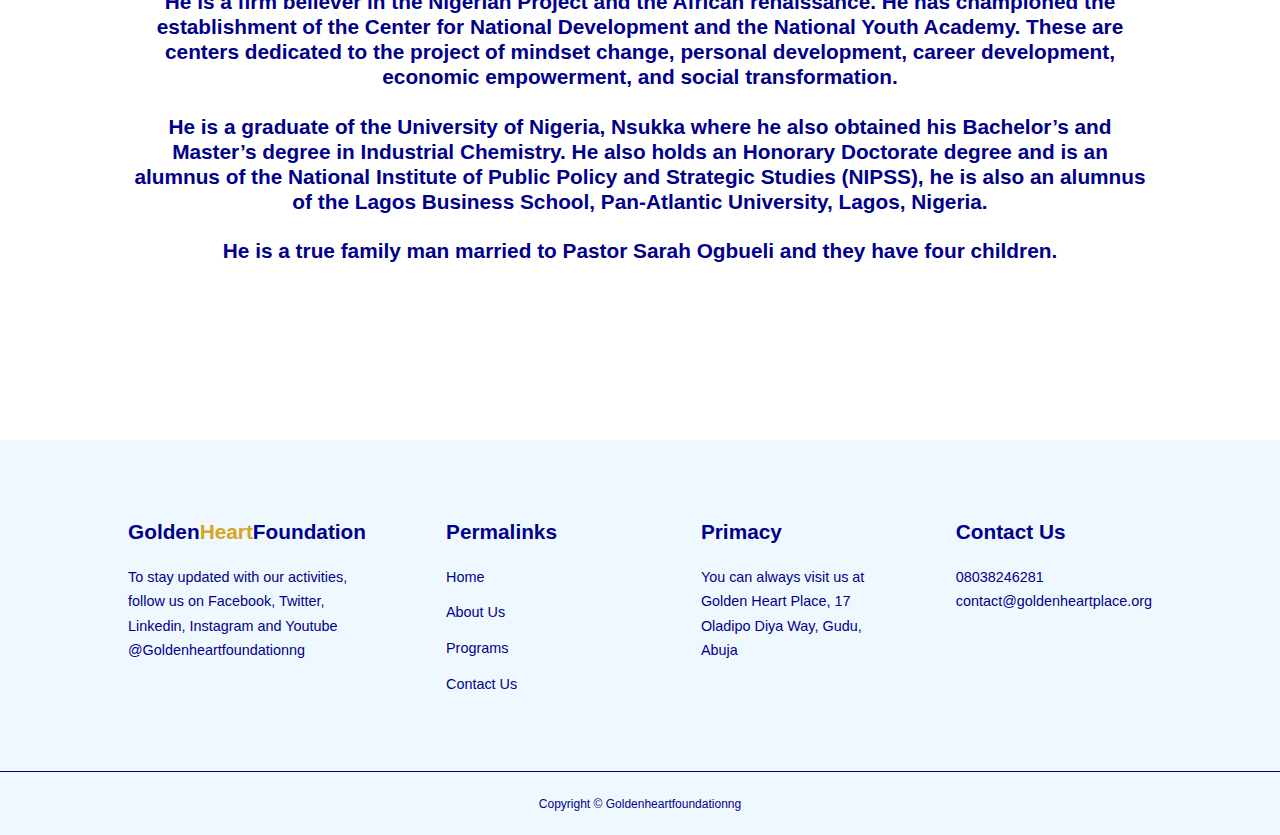
==== commit 8bff806b: "Update index.html" ====
--- a/index.html
+++ b/index.html
@@ -16,6 +16,7 @@
                 <li><a href="index.html">Home</a></li>
                 <li><a href="about.html">About Us</a></li>
                 <li><a href="project.html">Programs</a></li>
+                <li><a href="gallery.html">Gallery</a></li>
                 <li><a href="contact.html">Contact Us</a></li>
             </ul>
             <button id="open-menu-btn">
@@ -38,7 +39,7 @@
                     in supporting children, women and young people with tailored solutions to access 
                     quality education, strengthen livelihoods and find solutions out of their local challenges. 
                 </p>
-                <a href="project.html" class="btn btn-primary">Our Programs</a>
+                <a href="project.html" class="btn btn-primary">Our Goals</a>
             </div>
 
             <div class="header_right">
@@ -312,102 +313,27 @@
                     <div class="team_info">
                         <h4>Dr. David Ogbueli</h4>
                         <small>Chairman/Board of trustees</small>
+                        <h4>
+                         <br>   Dr. David Ogbueli is the President of the Golden Heart Foundation in Nigeria, which is committed to developing and empowering  <br> Nigerian and African Youths through its numerous development and capacity-building programs. Among them is the annual “National Youth Summit” which empowers over 50,000 youths annually with trainings, mentorship, and economic empowerment opportunities. He is a technocrat, teacher, and government consultant with a vision to transform the youths of Africa.
+                            
+                         <br>
+                         <br>   He is a firm believer in national transformation and has crisscrossed the length and breadth of Nigeria and Africa providing enlightenment and empowerment to the African youths. He also sits on the board of the Institute of National Transformation (INT) headquartered in Nigeria, an organization that has gathered continental acclaim for training national leaders and thought leaders across the continent of Africa.
+                            
+                          <br>
+                          <br>  Dr. David Ogbueli is also the Senior Pastor of Dominion City International with branches in the major cities of Nigeria, and many African countries. He is a widely sought-after teacher, speaker, and social reformer.
+                            
+                         <br>
+                         <br>   He is a firm believer in the Nigerian Project and the African renaissance. He has championed the establishment of the Center for National Development and the National Youth Academy. These are centers dedicated to the project of mindset change, personal development, career development, economic empowerment, and social transformation.
+                            
+                          <br>
+                          <br>  He is a graduate of the University of Nigeria, Nsukka where he also obtained his Bachelor’s and Master’s degree in Industrial Chemistry. He also holds an Honorary Doctorate degree and is an alumnus of the National Institute of Public Policy and Strategic Studies (NIPSS), he is also an alumnus of the Lagos Business School, Pan-Atlantic University, Lagos, Nigeria.
+                            
+                          <br>
+                          <br>  He is a true family man married to Pastor Sarah Ogbueli and they have four children.</h4>
                     </div>
                 </article>
 
-                <article class="team">
-                    <div class="team_info">
-                        <h4>Mr. Norbert Onaga</h4>
-                        <small>Trustee</small>
-                    </div>
-                </article>
-
-                <article class="team">
-                    <div class="team_info">
-                        <h4>Mr. Ben Kpongo </h4>
-                        <small>Trustee</small>
-                    </div>
-                </article>
-
-                <article class="team">
-                    <div class="team_info">
-                        <h4>Mr. Shola Olapade </h4>
-                        <small>Trustee</small>
-                    </div>
-                </article>
-
-                <article class="team">
-                    <div class="team_info">
-                        <h4>Mrs. Uzo Ademola </h4>
-                        <small>Trustee</small>
-                    </div>
-                </article>
-
-                <article class="team">
-                    <div class="team_info">
-                        <h4>SAN. J.U.K. Igwe </h4>
-                        <small>Trustee</small>
-                    </div>
-                </article>
-
-                <article class="team">
-                    <div class="team_info">
-                        <h4>Mr. Kingley Eze </h4>
-                        <small>Trustee</small>
-                    </div>
-                </article>
-
-                <article class="team">
-                    <div class="team_info">
-                        <h4>Prof. Vincent Anigbogu </h4>
-                        <small>Advisor/Director General Institute for National Transformation</small>
-                    </div>
-                </article>
-
-                <article class="team">
-                    <div class="team_info">
-                        <h4>Mr. Elenwo Ihua </h4>
-                        <small>Coordinator Nigeria Commodity Exchange (NCX)</small>
-                    </div>
-                </article>
-
-                <article class="team">
-                    <div class="team_info">
-                        <h4>Mr. Okey Eze </h4>
-                        <small>Managing Director, Tenece Cross Boarder Subsidiaries</small>
-                    </div>
-                </article>
-
-                <article class="team">
-                    <div class="team_info">
-                        <h4>Dr. Kalu Macaulay Onyekachi </h4>
-                        <small>Director General Mouka Limited</small>
-                    </div>
-                </article>
-
-                <article class="team">
-                    <div class="team_info">
-                        <h4>Prof. Bell Ihua </h4>
-                        <small> Executive Director, Africa Polling Institute (API), Founder and
-                            Board Chair of SMYLE Africa Group;
-                            </small>
-                    </div>
-                </article>
-
-                <article class="team">
-                    <div class="team_info">
-                        <h4>Mrs. Ogechi Nnaife </h4>
-                        <small>Head, Startups and Youth Enterprise, Fate Foundation</small>
-                    </div>
-                </article>
-
-                <article class="team">
-                    <div class="team_info">
-                        <h4>Mr. Jude Odia </h4>
-                        <small>Managing Director at Starcom Media Perspectives | An erudite strategist
-                        </small>
-                    </div>
-                </article>
+                
 
 
             </div>
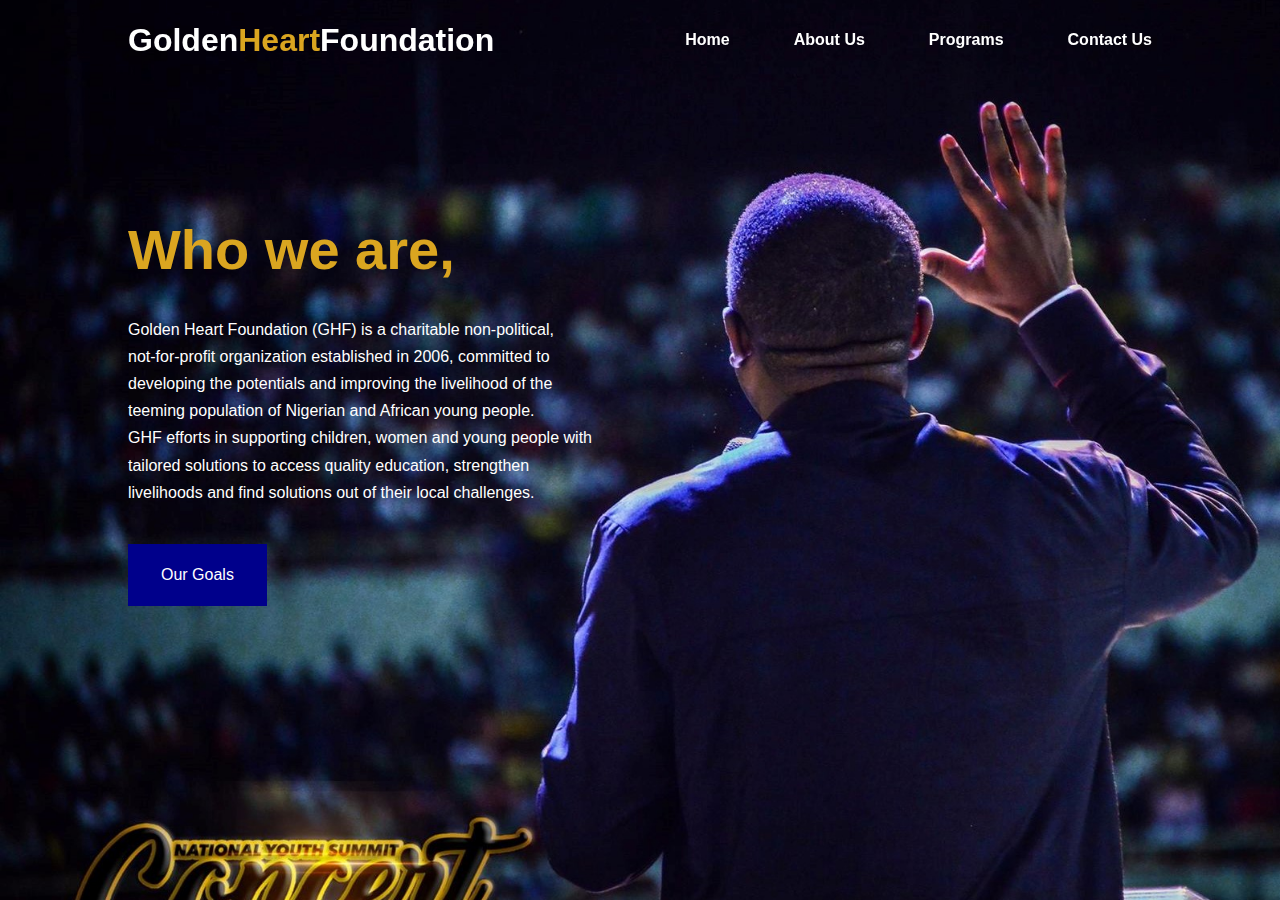
==== commit 0887eb84: "Add files via upload" ====
--- a/index.html
+++ b/index.html
@@ -4,11 +4,11 @@
     <meta charset="UTF-8">
     <meta http-equiv="X-UA-Compatible" content="IE=edge">
     <meta name="viewport" content="width=device-width, initial-scale=1.0">
-    <title>Golden Heart Foundation</title>
-
-    <link rel="stylesheet" href="./css/style.css">
+    <link rel="stylesheet" href="style.css">
+    <title>GoldenHeart Foundation</title>
 </head>
 <body>
+    
     <nav>
         <div class="container nav_container">
             <a href="index.html"><h2>Golden<span>Heart</span>Foundation</h2></a>
@@ -16,7 +16,6 @@
                 <li><a href="index.html">Home</a></li>
                 <li><a href="about.html">About Us</a></li>
                 <li><a href="project.html">Programs</a></li>
-                <li><a href="gallery.html">Gallery</a></li>
                 <li><a href="contact.html">Contact Us</a></li>
             </ul>
             <button id="open-menu-btn">
@@ -41,339 +40,9 @@
                 </p>
                 <a href="project.html" class="btn btn-primary">Our Goals</a>
             </div>
-
-            <div class="header_right">
-                <div class="header_right-image">
-                    <img src="images/logo.jpg" alt="">
-                </div>
-            </div>
         </div>
     </header>
 
-    <section class="categories">
-        <div class="container categories_container">
-            <div class="categories_left">
-                <h2>Thematic areas</h2>
-                <p>
-                    <span>
-                    Since its establishment, the Foundation has offered a number of trainings, scholarships,
-                     SME scale ups, skill acquisition workshops, free health screenings,
-                     treatments and medical materials donations, nutritional support and shelter to many
-                      in need with high-impact and far-reaching solutions as evidenced in the lives of the less privileged.
-                    </span>
-                      <h2> we are dedicated to solving six (6) 2030 SDG goals namely: </h2>
-
-                <p>
-                    <span>
-                    Goal 1 - No Poverty <br>
-                    Goal 2 - Zero Hunger <br>
-                    Goal 3 - Good Health and Well-being <br>
-                    Goal 4 - Quality Education <br>
-                    Goal 8 - Decent Work and Economic Growth and <br>
-                    Goal 16 - Peace, Justice and Strong Institutions. <br>
-                    <br>
-                    <br>
-                    </span>
-                    The pursuit and accomplishment of these goals forms the core of our focus propelled by our Nation Building
-                     and Transformation programs in education, health, and agriculture deployed across various cities and towns across Nigeria.
-                </p>
-                <h2>Our Vision</h2>
-                <p>
-                    <span>
-                        Improve the African Society by raising transformational Leaders.
-                    </span>
-                </p>
-                <h2>Our Mission</h2>
-                <p>
-                    <span>
-                        To create an African society that is flourishing, secure, and affluent for all via leadership,
-                         business-driven programs focused on vocational training, socioeconomic empowerment,
-                          and research-based policy creation.
-                    </span>
-                </p>
-                    </p>
-                <a href="project.html" class="btn">Learn more</a>
-            </div>
-
-            <div class="categories_right">
-                <article class="category">
-                        <h4>Enterprise Development</h4>
-                        <p>
-                            GHF in collaboration with experts from various fields,
-                             seasoned trainers and experienced entrepreneurs, offers several business development
-                              services targeting youth and women led Micro Small and Medium Enterprises. 
-                              These include entrepreneurship and business plan development, business coaching and mentorship, training,
-                               feasibility studies, linkages to financial services and markets.
-                        </p>
-                </article>
-
-                <article class="category">
-                    <h4>Education Program</h4>
-                    <p>
-                        Development of community-based programs for children and young people,
-                         as well as those for private and public elementary schools, senior high schools,
-                          and institutes of technical, vocational, and applied training. 
-                          Initiatives include promoting inclusive education, developing entrepreneurial and financial skills, and protecting children.
-                    </p>
-            </article>
-
-            <article class="category">
-                <h4>Socio-economic Empowerment</h4>
-                <p>
-                    Promote the accomplishment of sustainable Livelihoods via capacity building & Vocational skills,
-                     and mentorship programming focusing on women and young people in marginalized communities. 
-                     GHF's programs for economic development assist both men and women in building a stable
-                      financial future for themselves and their families. Our efforts are directed on raising household incomes,
-                       employment rates, and productivity.
-                </p>
-        </article>
-
-        <article class="category">
-            <h4>Community Health</h4>
-            <p>
-                With the express purpose of raising their level of life, 
-                we offer timely education and intervention programs to less fortunate individuals
-                 who struggle with access to safe and effective medical exams, supplies,
-                  and treatments because they lack health insurance. The goal is to increase healthy living and decrease mortality.
-            </p>
-        </article>
-
-        <article class="category">
-            <h4>Advocacy
-            </h4>
-            <p>
-                Advocacy is a cross cutting theme across all the GHF programs.
-                 We champion the adoption of pro-sustainable livelihoods policies at national,
-                  county and community levels. Our various advocacy programs are carried out in different states to foster peace,
-                   unity and promote justice and equity for all.
-            </p>
-    </article>
-
-            </div>
-        </div>
-    </section>
-
-    <section class="programs">
-        <h2>Our Programs</h2>
-        <div class="container programs_container">
-            <article class="programs">
-             <div class="program_info">
-            <h3><span>NATIONAL YOUTH SUMMIT</span></h3>
-            <p>
-                It is an annual gathering of multi-disciplinary facilitators and youths across ethno-religious
-                 divides under one roof during Independence celebrations. The aim is to rekindle and renew the hopes and visions 
-                 of the youths as well as equip them with the skills and tools they need to eke a living, make a difference and become
-                 change agents.
-                From a humble beginning of about a 1000 youths gathered at our maiden event, the summit is in excess of 50,000 gathering 
-                annually with support from relevant public and private sector bodies. Every year, thousands of youths are given a lifeline in trainings,
-                 mentorships, certifications, skills, and credit facilities to go better their lot and make a change on the continent at large.
-            </p>
-             </div>
-            </article>
-
-            <article class="programs">
-                <div class="program_info">
-                <h3><span>GOLDEN HEART FOUNDATION EXECUTIVE EDUCATION (GHFEE)</span></h3>
-                <p>
-                    GHF is committed to hunting, discovering and empowering the youths within Nigeria and the African continent. It is in this regard,
-                     that the Foundation has established its Golden Heart Foundation Executive Education to develop the right people with the right skills/capacity
-                      and values /capabilities for sustainable development or growth of a society.
-                    The Executive Education flagship programme is the “Train the Trainee” program. 
-                    The program offers a multifaceted learning experience subdivided into two phases which are Sector or industry specific courses (Short term -3 days)
-                     and comprehensive certificate courses (Long term- 7days). The comprehensive courses are in three levels; Basic/Learner (1 week), Advanced/ Intermediary (2weeks),
-                      and Executive (3 weeks) each having 12 modules with highly professional experienced facilitators for each Module.
-                </p>
-                </div>
-                </article>
-
-                <article class="programs">
-                    <div class="program_info">
-                    <h3><span>GHF SCHOLARSHIP</span></h3>
-                    <p>
-                        One in every five out of the worlds out-of-school children is in Nigeria according to UNICEF. This is a ticking time bomb and has placed a sense of urgency
-                         on all those concerned. AT GHF, we are not only concerned, but have taken steps to reverse this by collaborating with our partners to create free schools across the country.
-                        In these challenging times, the aim is to help poor families meet school costs for their wards and children. This program equips pupils and students in schools with 
-                        necessary tools to start a new school year in addition to tuition. Items such as school uniforms, shoes, school bags, stationery and other educational materials are distributed by GHF
-                         through Partnerships with corporate organizations and kind-hearted individuals.
-                        We support schools across Nigeria, with a view to replicating some on the continent at large in collaboration with various partners to give less privileged kids 
-                        access to good quality education. The aim is to help shape citizens who are healthier, more productive, and active within their communities.
-                    </p>
-                    </div>
-                    </article>
-
-                    <article class="programs">
-                        <div class="program_info">
-                        <h3><span>ONE  YOUTH, ONE SKILL</span></h3>
-                        <p>
-                            The Chinese proverb that says, give a man fish and he will eat for a day, teach him how to fish and you will give him an occupation to feed him for a lifetime 
-                            is not in doubt. With this in mind, vocational trainings have been designed to arm poorly educated youths and widows with the skills they need to fend for themselves
-                             and take care of their families. Hence, keeping them away from crime.
-
-                        </p>
-                        </div>
-                        </article>
-
-                        <article class="programs">
-                            <div class="program_info">
-                            <h3><span>SME SCALE UP</span></h3>
-                            <p>
-                                We believe SMEs and start-ups have significant impact on the economy given the jobs they create across board and will do much more with aid in sight.
-                                 We help SMEs hone their expertise, provide mentorship and access to credit so they can kick-start or scale their operations considerably.
-                            </p>
-                            </div>
-                            </article>
-
-                            <article class="programs">
-                                <div class="program_info">
-                                <h3><span>AGRIFUTURE</span></h3>
-                                <p>
-                                    “The Agriculturist”: This is a program aimed at reducing the employment rate by taking youths back to harnessing the wealth held on farmlands.
-                                     The youths are exposed to up-to-date technology and global best practices across the value chain to sharpen their cutting edge.
-                                    Project Feed: This project is a subset of The Agriculturist. It is aimed at providing the less privileged with food from the farms of the youths to support the less privileged families 
-                                    to start small scale businesses while also feeding their families.
-                                </p>
-                                </div>
-                                </article>
-        </div>
-    </section>
-
-    <section class="testimonies">
-        <h2><span>Testimonies/Sucess stories</span></h2>
-        <div class="container testimonies_container">
-            <article class="testimony">
-                <div class="test">
-                    <h4>Eunice A.</h4>
-                    <p>
-                        “Coming to the National Youth Summit has changed my perspective about things and given me a new knowledge about the Nigerian business environment and its unique demands. 
-                        I am going back to inject learnings to scale my business to compete with the very best”
-                    </p>
-                </div>
-            </article>
-
-            <article class="testimony">
-                <div class="test">
-                    <h4>Collins. k</h4>
-                    <p>
-                        “I received a credit facility of N300,000 to start a small business after getting the annual vocational/SME training.
-                         Today I am a proud employer of labour and my business has hit the million mark. Its a step I will like every aspiring entrepreneur to take.
-
-                    </p>
-                </div>
-            </article>
-
-            <article class="testimony">
-                <div class="test">
-                    <h4>Oluwaseun O.</h4>
-                    <p>
-                        “I am a beneficiary of the free health outreach, I was due for a surgical operation but couldnt afford it. It was paid for by GHF and today I am in good
-                         health, thanks to the GHF free health outreach.
-
-                    </p>
-                </div>
-            </article>
-
-            <article class="testimony">
-                <div class="test">
-                    <h4>Back to School and Free Education Project</h4>
-                    <p>
-                        The Foundation in collaboration with partners has supported less privileged children and youths in excess of 35,000 with nutritional and educational
-                         materials; books, School bags, etc.
-
-                    </p>
-                </div>
-            </article>
-
-            <article class="testimony">
-                <div class="test">
-                    <h4>Vocational skills /Skill Acquisition Program</h4>
-                    <p>
-                        4,000 youths have been aided with new skills and vocations across states in the South South, South East,
-                         South West and North Central Nigeria.
-
-                    </p>
-                </div>
-            </article>
-
-            <article class="testimony">
-                <div class="test">
-                    <h4>Project Feed</h4>
-                    <p>
-                        over 1,5000 widows and youths have been reached with our annual project feed program especially around festive seasons
-
-                    </p>
-                </div>
-            </article>
-        </div>
-    </section>
-
-        <section class="container team_container">
-            <h2>BOARD OF TRUSTEES/ADVISORS</h2>
-            <div>
-                <article class="team">
-                    <div class="team_info">
-                        <h4>Dr. David Ogbueli</h4>
-                        <small>Chairman/Board of trustees</small>
-                        <h4>
-                         <br>   Dr. David Ogbueli is the President of the Golden Heart Foundation in Nigeria, which is committed to developing and empowering  <br> Nigerian and African Youths through its numerous development and capacity-building programs. Among them is the annual “National Youth Summit” which empowers over 50,000 youths annually with trainings, mentorship, and economic empowerment opportunities. He is a technocrat, teacher, and government consultant with a vision to transform the youths of Africa.
-                            
-                         <br>
-                         <br>   He is a firm believer in national transformation and has crisscrossed the length and breadth of Nigeria and Africa providing enlightenment and empowerment to the African youths. He also sits on the board of the Institute of National Transformation (INT) headquartered in Nigeria, an organization that has gathered continental acclaim for training national leaders and thought leaders across the continent of Africa.
-                            
-                          <br>
-                          <br>  Dr. David Ogbueli is also the Senior Pastor of Dominion City International with branches in the major cities of Nigeria, and many African countries. He is a widely sought-after teacher, speaker, and social reformer.
-                            
-                         <br>
-                         <br>   He is a firm believer in the Nigerian Project and the African renaissance. He has championed the establishment of the Center for National Development and the National Youth Academy. These are centers dedicated to the project of mindset change, personal development, career development, economic empowerment, and social transformation.
-                            
-                          <br>
-                          <br>  He is a graduate of the University of Nigeria, Nsukka where he also obtained his Bachelor’s and Master’s degree in Industrial Chemistry. He also holds an Honorary Doctorate degree and is an alumnus of the National Institute of Public Policy and Strategic Studies (NIPSS), he is also an alumnus of the Lagos Business School, Pan-Atlantic University, Lagos, Nigeria.
-                            
-                          <br>
-                          <br>  He is a true family man married to Pastor Sarah Ogbueli and they have four children.</h4>
-                    </div>
-                </article>
-
-                
-
-
-            </div>
-        </section>
-
-        <footer>
-            <div class="container footer_container">
-                <div class="footer_1">
-                    <a href="index.html" class="footer_logo"><h4>Golden<span>Heart</span>Foundation</h4></a>
-                    <p> To stay updated with our activities, follow us on Facebook, Twitter, Linkedin, Instagram and Youtube @Goldenheartfoundationng</p>
-                </div>
-                <div class="footer_2">
-                    <h4>Permalinks</h4>
-                    <ul class="permalinks">
-                        <li><a href="index.html">Home</a></li>
-                        <li><a href="about.html">About Us</a></li>
-                        <li><a href="project.html">Programs</a></li>
-                        <li><a href="contact.html">Contact Us</a></li>
-                    </ul>
-                </div>
-                <div class="footer_3">
-                    <h4>Primacy</h4>
-                    <p>
-                    You can always visit us at Golden Heart Place, 17 Oladipo Diya Way, Gudu, Abuja 
-
-                    </p>
-                </div>
-                <div class="footer_4">
-                    <h4>Contact Us</h4>
-                    <div>
-                        <p>08038246281</p>
-                        <p>contact@goldenheartplace.org</p>
-                    </div>
-                </div>
-            </div>
-            <div class="footer_copyright">
-                <small>Copyright &copy; Goldenheartfoundationng</small>
-            </div>
-        </footer>
-
-    <script src="main.js"></script>
 </body>
-</html>
+<script src="main.js"></script>
+</html>--- a/style.css
+++ b/style.css
@@ -0,0 +1,248 @@
+* {
+    margin: 0;
+    padding: 0;
+    border: 0;
+    outline: 0;
+    text-decoration: none;
+    list-style: none;
+    box-sizing: border-box;
+}
+body {
+    font-family: sans-serif;
+    line-height: 1.7;
+    color: white;
+    background-image: url("background.jpg");
+    background-size: cover;
+    background-repeat: no-repeat;
+}
+.container {
+    width: 80%;
+    margin: 0 auto;
+}
+section {
+    padding: 6rem 0;
+}
+section h2 {
+    text-align: center;
+    margin-bottom: 4rem;
+}
+h1, h2, h3, h4, h5 {
+    line-height: 1.2;
+}
+h1 {
+    font-size: 3.5rem;
+}
+h2 {
+    font-size: 2rem;
+}
+h3 {
+    font-size: 1.6rem;
+}
+h4 {
+    font-size: 1.3rem;
+}
+a {
+    color: white;
+}
+.btn {
+    display: inline-block;
+    background: #00008b;
+    color: white;
+    padding: 1rem 2rem;
+    border: 1px solid transparent;
+    font-weight: 500;
+    transition: all 500ms ease;
+}
+.btn:hover {
+    background: transparent;
+    color: goldenrod;
+    border-color: goldenrod;
+}
+.btn-primary {
+    background: #00008b;
+    color: white;
+}
+
+
+nav {
+    background: transparent;
+    width: 100vw;
+    height: 5rem;
+    position: fixed;
+    top: 0;
+    z-index: 11;
+}
+
+.window-scrool {
+    background: #00008b;
+    box-shadow: 0 1rem 2rem rgba(0, 0, 0, 0.3);
+}
+.nav_container {
+    height: 100%;
+    display: flex;
+    justify-content: space-between;
+    align-items: center;
+}
+nav button {
+    display: none;
+}
+.nav_menu {
+    display: flex;
+    align-items: center;
+    gap: 4rem;
+}
+.nav_menu a {
+    font-family: 0.9rem;
+    transition: all 500ms ease;
+    font-weight: bolder;
+}
+.nav_menu a:hover {
+    color: goldenrod;
+}
+span {
+    color: goldenrod;
+}
+
+header {
+    position: relative;
+    top: 6rem;
+    overflow: hidden;
+    height: 70vh;
+    margin-bottom: 5rem;
+}
+.header_container {
+    display: grid;
+    grid-template-columns: 1fr 1fr;
+    align-items: center;
+    gap: 5rem;
+    height: 100%;
+}
+
+.header_left p {
+    margin: 2rem 0 2.4rem;
+    
+}
+
+
+@media all and (max-width: 1024px) {
+    .container {
+        width:90%;
+    }
+
+
+    h1 {
+        font-size: 2.2rem;
+    }
+    h2 {
+        font-size: 1.7rem;
+    }
+    h3 {
+        font-size: 1.4rem;
+    }
+    h4 {
+        font-size: 1.2rem;
+    }
+
+   nav button {
+       display: inline-block;
+       background: transparent;
+       font-size: 1.8rem;
+       color: white;
+       cursor: pointer;
+   }
+   nav button#close-menu-btn{
+       display: none;
+   }
+   .nav_menu{
+       position: fixed;
+       top: 5rem;
+       right: 5%;
+       height: fit-content;
+       width: 18rem;
+       flex-direction: column;
+       gap: 0;
+       display: none;
+   }
+   .nav_menu li{
+       width: 100%;
+       height: 5.8rem;
+   }
+   .nav_menu li a{
+    background-color: #9cc3d5ff;
+    box-shadow: -4rem 6rem 10rem rgba(0, 0, 0, 0.6);
+    width: 100%;
+    height: 100%;
+    display: grid;
+    place-items: center;
+    }
+    .nav_menu li a:hover {
+        background: #00008b;
+        color: white;
+    }
+
+    header {
+        height: 52vh;
+        margin-bottom: 4rem;
+    }
+    .header_container{
+        gap: 0;
+        padding-bottom: 3rem;
+    }
+    .categories{
+        height: auto;
+    }
+    .categories_container{
+        gap: 3rem;
+    }
+    .categories_right{
+        margin: 1rem;
+      }
+      .categories_left{
+        margin-right: 0;
+    }
+    
+    .programs{
+        margin-top: 0;
+    }
+}
+@media screen and (max-width: 600px){
+    .container{
+        width: 94%;
+    }
+    .nav_menu{
+        right: 3%;
+    }
+    header {
+        height: 100vh;
+    }
+    .header_container{
+        grid-template-columns: 1fr;
+        text-align: center;
+        margin-top: 0;
+    }
+    .header_left p{
+        margin-bottom: 1.3rem;
+    }
+    .categories_right{
+        grid-template-columns: 1fr;
+        margin: 2rem;;
+    }
+    .category{
+        padding: 1rem;
+        border-radius: 1rem;
+    }
+    .programs_container{
+        grid-template-columns: 1fr;
+    }
+    .footer_container{
+        grid-template-columns: 1fr;
+        text-align: center;
+        gap: 2rem;
+    }
+    .footer_1 p{
+        margin: 1rem auto;
+    }
+    .footer_socials{
+        justify-content: center;
+    }
+}